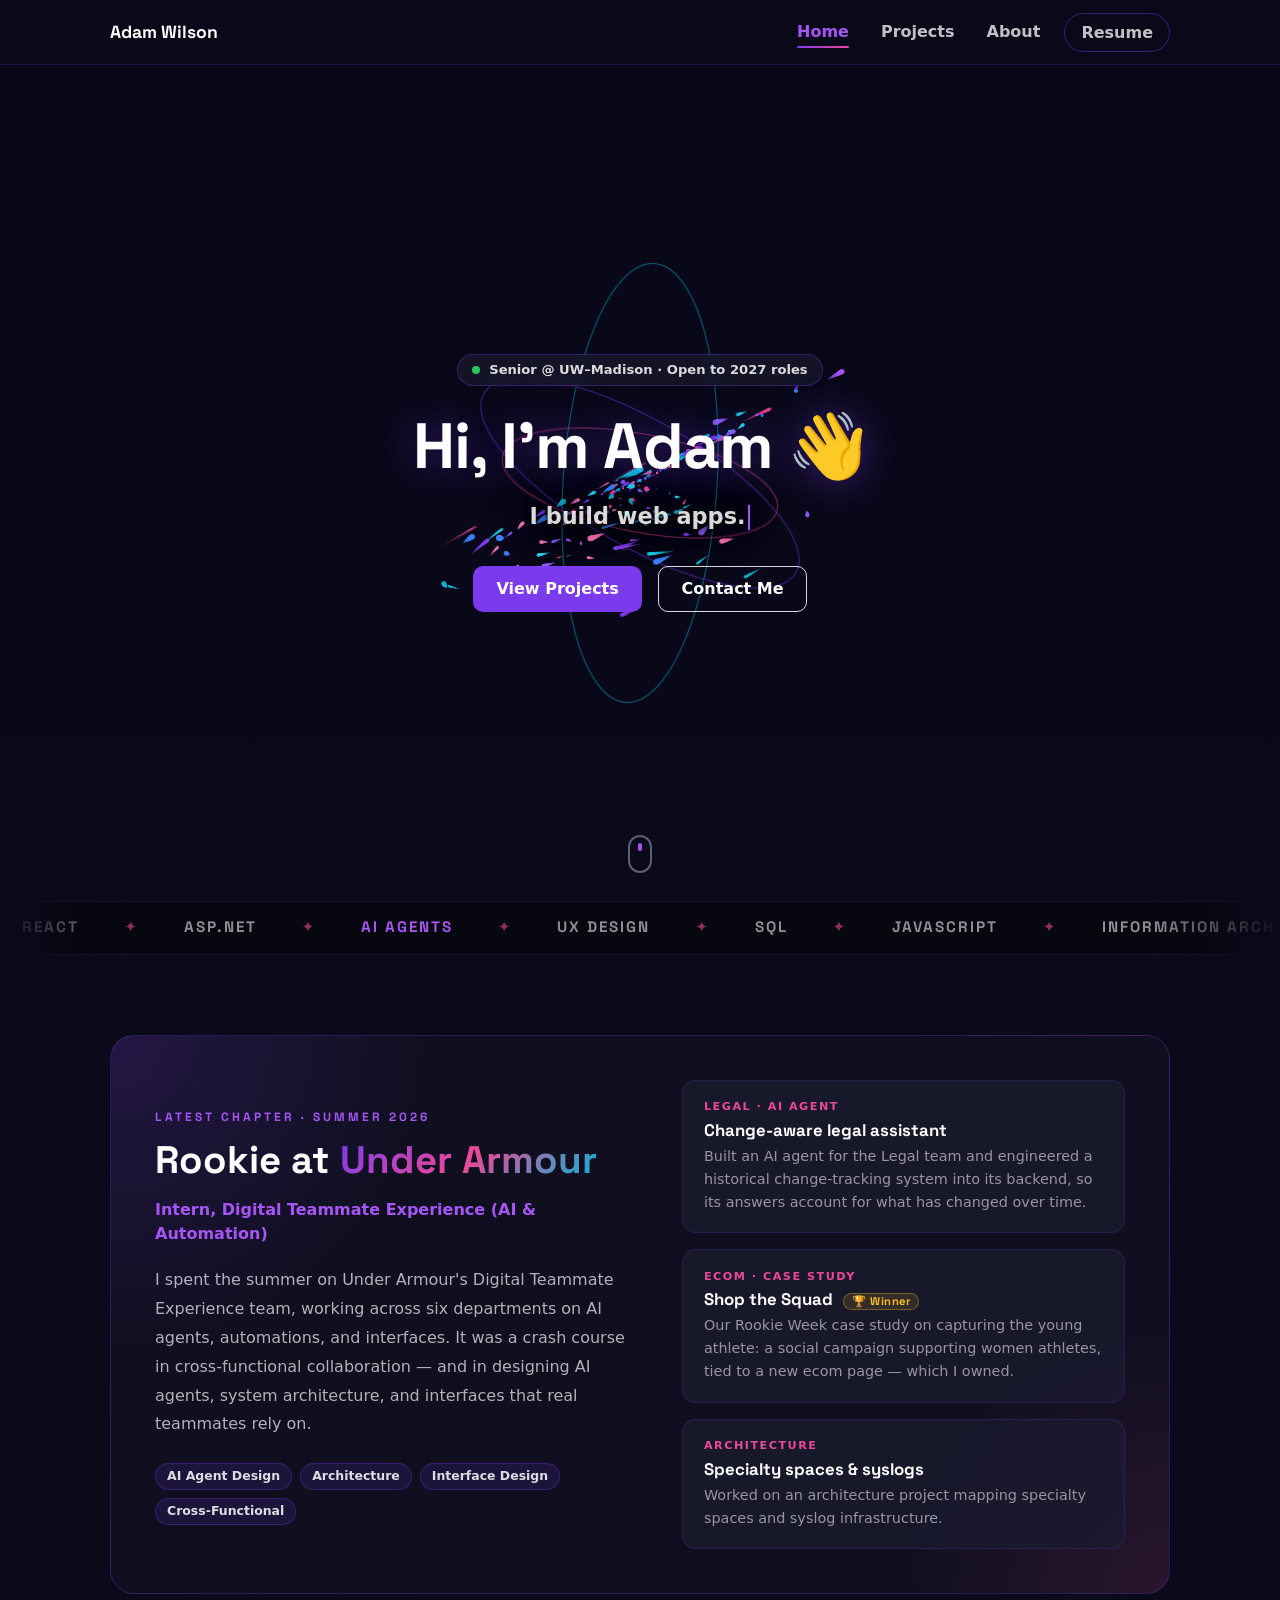
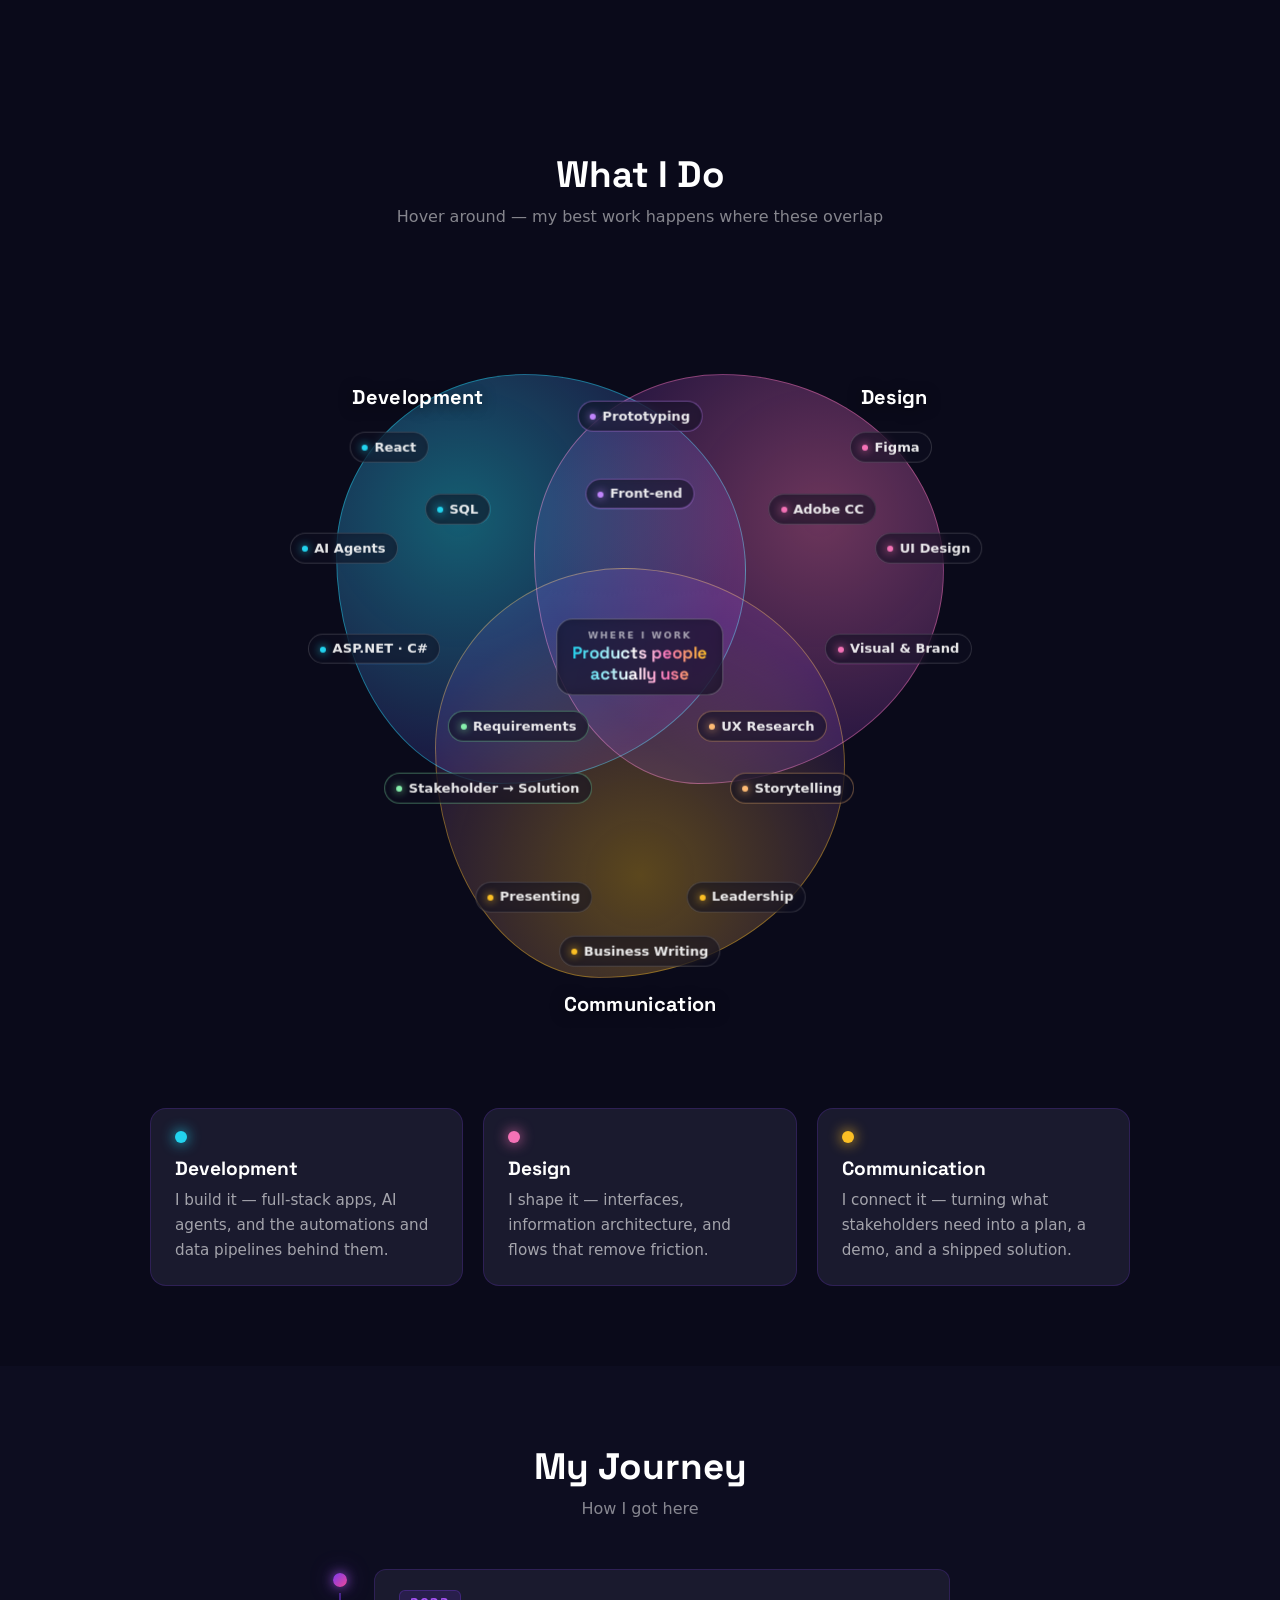
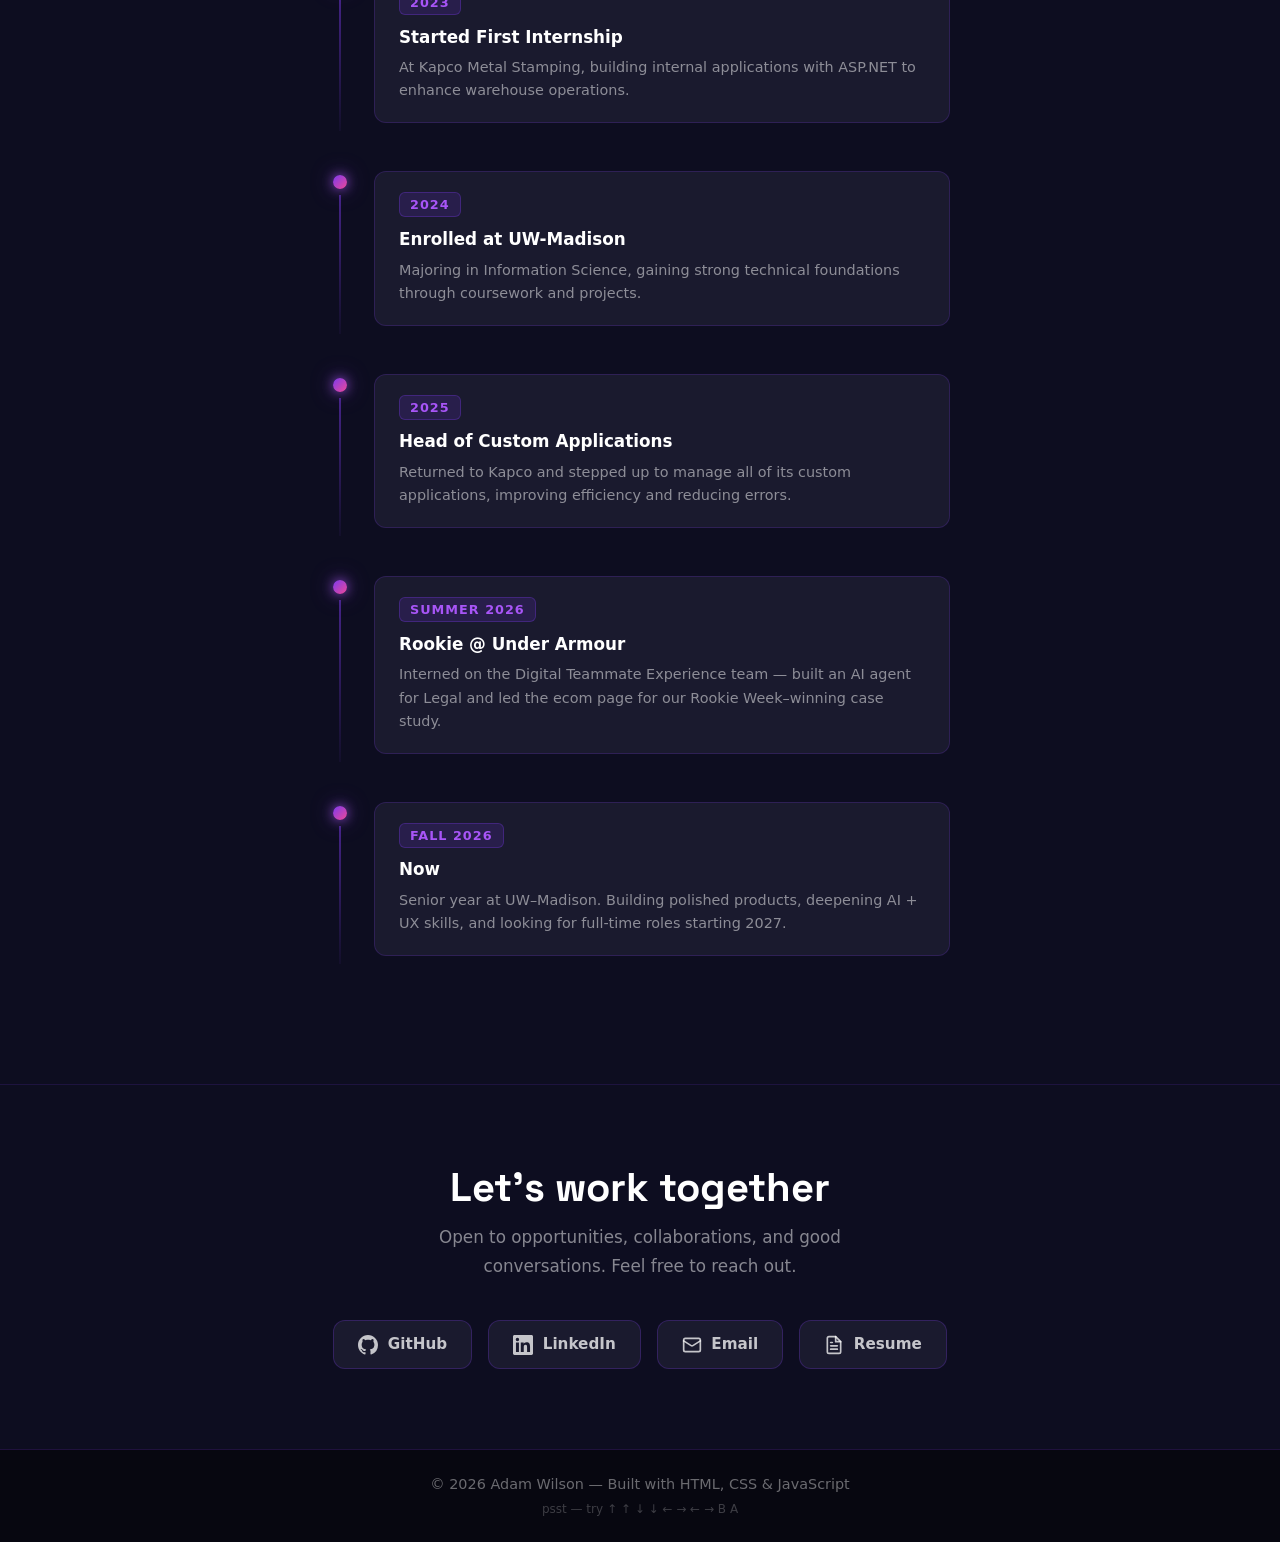
==== index.html @ 1ac46851 "Initial upload" ====
<!doctype html>
<html lang="en">
<head>
  <meta charset="UTF-8">
  <meta name="viewport" content="width=device-width, initial-scale=1.0">
  <title>Adam Wilson — Portfolio</title>
  <meta name="description" content="Adam Wilson — Information Science @ UW–Madison. Web apps, AI agents, and interface design.">
  <link rel="icon" type="image/svg+xml" href="assets/favicon.svg">
  <link rel="preconnect" href="https://fonts.googleapis.com">
  <link rel="preconnect" href="https://fonts.gstatic.com" crossorigin>
  <link href="https://fonts.googleapis.com/css2?family=Space+Grotesk:wght@500;600;700&display=swap" rel="stylesheet">
  <link rel="stylesheet" href="css/style.css">
</head><body>
  <div class="scroll-progress" aria-hidden="true"></div>
  <header class="site-nav">
    <nav class="container" aria-label="Main navigation">
      <button class="brand" type="button" title="Try clicking me..." aria-label="Adam Wilson">Adam Wilson</button>
      <button class="nav-toggle" type="button" aria-controls="nav-links" aria-expanded="false" aria-label="Toggle navigation menu">
        <span></span><span></span><span></span>
      </button>
      <ul class="nav-links" id="nav-links">
        <li><a href="index.html" class="active" aria-current="page">Home</a></li>
        <li><a href="projects.html">Projects</a></li>
        <li><a href="about.html">About</a></li>
        <li><a href="resume.html" class="nav-cta">Resume</a></li>
      </ul>
    </nav>
  </header>

  <main>
    <!-- Hero -->
    <section class="hero-section">
      <canvas class="hero-canvas" aria-hidden="true"></canvas>
      <div class="hero-content">
        <div class="status-chip"><span class="status-dot"></span>Senior @ UW–Madison · Open to 2027 roles</div>
        <h1>Hi, I'm Adam <span class="wave">👋</span></h1>
        <p class="typewriter" aria-live="polite"><span class="typewriter-text"></span><span class="caret" aria-hidden="true"></span></p>
        <div class="hero-actions">
          <a class="btn btn-primary" href="projects.html">View Projects</a>
          <a class="btn btn-outline" href="about.html">Contact Me</a>
        </div>
      </div>
      <a class="scroll-cue" href="#latest" aria-label="Scroll to content"></a>
    </section>

    <div class="marquee" aria-hidden="true">
      <div class="marquee-track"><span>React</span><span>ASP.NET</span><span class="hl">AI Agents</span><span>UX Design</span><span>SQL</span><span>JavaScript</span><span>Information Architecture</span><span>Product Management</span><span class="hl">Interaction Design</span><span>Ship It</span><span>React</span><span>ASP.NET</span><span class="hl">AI Agents</span><span>UX Design</span><span>SQL</span><span>JavaScript</span><span>Information Architecture</span><span>Product Management</span><span class="hl">Interaction Design</span><span>Ship It</span></div>
    </div>

    <!-- Latest: Under Armour -->
    <section class="section" id="latest">
      <div class="container">
        <div class="feature" data-reveal>
          <div>
            <span class="eyebrow">Latest chapter · Summer 2026</span>
            <h2>Rookie at <span class="grad-text">Under Armour</span></h2>
            <p class="role">Intern, Digital Teammate Experience (AI &amp; Automation)</p>
            <p class="lead">
              I spent the summer on Under Armour's Digital Teammate Experience team, working
              across six departments on AI agents, automations, and interfaces. It was a crash course in cross-functional
              collaboration — and in designing AI agents, system architecture, and interfaces
              that real teammates rely on.
            </p>
            <div class="chip-row">
              <span class="chip">AI Agent Design</span>
              <span class="chip">Architecture</span>
              <span class="chip">Interface Design</span>
              <span class="chip">Cross-Functional</span>
            </div>
          </div>
          <div class="feature-stack">
            <div class="mini-card" data-reveal data-delay="0.1">
              <div class="k">Legal · AI Agent</div>
              <h4>Change-aware legal assistant</h4>
              <p>Built an AI agent for the Legal team and engineered a historical change-tracking system into its backend, so its answers account for what has changed over time.</p>
            </div>
            <div class="mini-card" data-reveal data-delay="0.2">
              <div class="k">Ecom · Case Study</div>
              <h4>Shop the Squad <span class="trophy">🏆 Winner</span></h4>
              <p>Our Rookie Week case study on capturing the young athlete: a social campaign supporting women athletes, tied to a new ecom page — which I owned.</p>
            </div>
            <div class="mini-card" data-reveal data-delay="0.3">
              <div class="k">Architecture</div>
              <h4>Specialty spaces &amp; syslogs</h4>
              <p>Worked on an architecture project mapping specialty spaces and syslog infrastructure.</p>
            </div>
          </div>
        </div>
      </div>
    </section>

    <!-- What I Do -->
    <section class="section what-i-do">
      <div class="container">
        <div class="section-head">
          <h2>What I Do</h2>
          <p>Hover around — my best work happens where these overlap</p>
        </div>

        <div class="skills-venn" data-skills-venn>
          <div class="sv-field">
            <div class="blob blob-dev" data-set="dev"><span class="blob-label">Development</span></div>
            <div class="blob blob-design" data-set="design"><span class="blob-label">Design</span></div>
            <div class="blob blob-comm" data-set="comm"><span class="blob-label">Communication</span></div>
            <div class="sv-core" data-sets="dev design comm">
              <span class="sv-core-k">Where I work</span>
              <span class="sv-core-t">Products people<br>actually use</span>
            </div>
          <span class="sk-chip" data-sets="dev" style="--x:17%;--y:22%;--fd:0.00s;--rd:0.90s">React</span>
          <span class="sk-chip" data-sets="dev" style="--x:11%;--y:35%;--fd:0.37s;--rd:0.95s">AI Agents</span>
          <span class="sk-chip sk-opt" data-sets="dev" style="--x:15%;--y:48%;--fd:0.74s;--rd:1.00s">ASP.NET · C#</span>
          <span class="sk-chip sk-opt" data-sets="dev" style="--x:26%;--y:30%;--fd:1.11s;--rd:1.05s">SQL</span>
          <span class="sk-chip" data-sets="design" style="--x:83%;--y:22%;--fd:1.48s;--rd:1.10s">Figma</span>
          <span class="sk-chip" data-sets="design" style="--x:88%;--y:35%;--fd:1.85s;--rd:1.15s">UI Design</span>
          <span class="sk-chip sk-opt" data-sets="design" style="--x:84%;--y:48%;--fd:2.22s;--rd:1.20s">Visual & Brand</span>
          <span class="sk-chip sk-opt" data-sets="design" style="--x:74%;--y:30%;--fd:2.59s;--rd:1.25s">Adobe CC</span>
          <span class="sk-chip" data-sets="comm" style="--x:36%;--y:80%;--fd:0.36s;--rd:1.30s">Presenting</span>
          <span class="sk-chip" data-sets="comm" style="--x:64%;--y:80%;--fd:0.73s;--rd:1.35s">Leadership</span>
          <span class="sk-chip sk-opt" data-sets="comm" style="--x:50%;--y:87%;--fd:1.10s;--rd:1.40s">Business Writing</span>
          <span class="sk-chip" data-sets="dev design" style="--x:50%;--y:18%;--fd:1.47s;--rd:1.45s">Prototyping</span>
          <span class="sk-chip" data-sets="dev design" style="--x:50%;--y:28%;--fd:1.84s;--rd:1.50s">Front-end</span>
          <span class="sk-chip" data-sets="dev comm" style="--x:34%;--y:58%;--fd:2.21s;--rd:1.55s">Requirements</span>
          <span class="sk-chip sk-opt" data-sets="dev comm" style="--x:30%;--y:66%;--fd:2.58s;--rd:1.60s">Stakeholder → Solution</span>
          <span class="sk-chip" data-sets="design comm" style="--x:66%;--y:58%;--fd:0.35s;--rd:1.65s">UX Research</span>
          <span class="sk-chip sk-opt" data-sets="design comm" style="--x:70%;--y:66%;--fd:0.72s;--rd:1.70s">Storytelling</span>
          </div>
        </div>

        <div class="pillars">
          <div class="pillar" data-reveal data-set="dev">
            <span class="pillar-dot" style="--c:#22d3ee"></span>
            <h3>Development</h3>
            <p>I build it — full-stack apps, AI agents, and the automations and data pipelines behind them.</p>
          </div>
          <div class="pillar" data-reveal data-delay="0.12" data-set="design">
            <span class="pillar-dot" style="--c:#f472b6"></span>
            <h3>Design</h3>
            <p>I shape it — interfaces, information architecture, and flows that remove friction.</p>
          </div>
          <div class="pillar" data-reveal data-delay="0.24" data-set="comm">
            <span class="pillar-dot" style="--c:#fbbf24"></span>
            <h3>Communication</h3>
            <p>I connect it — turning what stakeholders need into a plan, a demo, and a shipped solution.</p>
          </div>
        </div>
      </div>
    </section>

    <!-- Timeline -->
    <section class="section section-alt">
      <div class="container">
        <div class="section-head">
          <h2>My Journey</h2>
          <p>How I got here</p>
        </div>
        <div class="timeline">
        <div class="timeline-item" data-reveal="left" data-delay="0.00">
          <div class="timeline-rail"><div class="timeline-dot"></div><div class="timeline-line"></div></div>
          <div class="timeline-card">
            <div class="year-badge">2023</div>
            <div class="t">Started First Internship</div>
            <div class="d">At Kapco Metal Stamping, building internal applications with ASP.NET to enhance warehouse operations.</div>
          </div>
        </div>
        <div class="timeline-item" data-reveal="left" data-delay="0.15">
          <div class="timeline-rail"><div class="timeline-dot"></div><div class="timeline-line"></div></div>
          <div class="timeline-card">
            <div class="year-badge">2024</div>
            <div class="t">Enrolled at UW-Madison</div>
            <div class="d">Majoring in Information Science, gaining strong technical foundations through coursework and projects.</div>
          </div>
        </div>
        <div class="timeline-item" data-reveal="left" data-delay="0.30">
          <div class="timeline-rail"><div class="timeline-dot"></div><div class="timeline-line"></div></div>
          <div class="timeline-card">
            <div class="year-badge">2025</div>
            <div class="t">Head of Custom Applications</div>
            <div class="d">Returned to Kapco and stepped up to manage all of its custom applications, improving efficiency and reducing errors.</div>
          </div>
        </div>
        <div class="timeline-item" data-reveal="left" data-delay="0.45">
          <div class="timeline-rail"><div class="timeline-dot"></div><div class="timeline-line"></div></div>
          <div class="timeline-card">
            <div class="year-badge">SUMMER 2026</div>
            <div class="t">Rookie @ Under Armour</div>
            <div class="d">Interned on the Digital Teammate Experience team — built an AI agent for Legal and led the ecom page for our Rookie Week–winning case study.</div>
          </div>
        </div>
        <div class="timeline-item current" data-reveal="left" data-delay="0.60">
          <div class="timeline-rail"><div class="timeline-dot"></div><div class="timeline-line"></div></div>
          <div class="timeline-card">
            <div class="year-badge">FALL 2026</div>
            <div class="t">Now</div>
            <div class="d">Senior year at UW–Madison. Building polished products, deepening AI + UX skills, and looking for full-time roles starting 2027.</div>
          </div>
        </div>
        </div>
      </div>
    </section>

    <!-- Contact strip -->
    <section class="contact-strip">
      <h2>Let's work together</h2>
      <p>Open to opportunities, collaborations, and good conversations. Feel free to reach out.</p>
      <div class="link-row">
        <a class="link-btn" href="https://github.com/adamwilson24" target="_blank" rel="noopener noreferrer"><svg width="20" height="20" viewBox="0 0 24 24" fill="currentColor" aria-hidden="true"><path d="M12 0C5.37 0 0 5.37 0 12c0 5.31 3.435 9.795 8.205 11.385.6.105.825-.255.825-.57 0-.285-.015-1.23-.015-2.235-3.015.555-3.795-.735-4.035-1.41-.135-.345-.72-1.41-1.23-1.695-.42-.225-1.02-.78-.015-.795.945-.015 1.62.87 1.845 1.23 1.08 1.815 2.805 1.305 3.495.99.105-.78.42-1.305.765-1.605-2.67-.3-5.46-1.335-5.46-5.925 0-1.305.465-2.385 1.23-3.225-.12-.3-.54-1.53.12-3.18 0 0 1.005-.315 3.3 1.23.96-.267 1.98-.4 3-.405 1.02.005 2.04.138 3 .405 2.28-1.56 3.285-1.23 3.285-1.23.66 1.65.24 2.88.12 3.18.765.84 1.23 1.905 1.23 3.225 0 4.605-2.805 5.625-5.475 5.925.435.375.81 1.095.81 2.22 0 1.605-.015 2.895-.015 3.3 0 .315.225.69.825.57A12.02 12.02 0 0 0 24 12c0-6.63-5.37-12-12-12z"/></svg>GitHub</a>
        <a class="link-btn" href="https://linkedin.com/in/adam-wilson24" target="_blank" rel="noopener noreferrer"><svg width="20" height="20" viewBox="0 0 24 24" fill="currentColor" aria-hidden="true"><path d="M20.447 20.452h-3.554v-5.569c0-1.328-.027-3.037-1.852-3.037-1.853 0-2.136 1.445-2.136 2.939v5.667H9.351V9h3.414v1.561h.046c.477-.9 1.637-1.85 3.37-1.85 3.601 0 4.267 2.37 4.267 5.455v6.286zM5.337 7.433a2.062 2.062 0 0 1-2.063-2.065 2.064 2.064 0 1 1 2.063 2.065zm1.782 13.019H3.555V9h3.564v11.452zM22.225 0H1.771C.792 0 0 .774 0 1.729v20.542C0 23.227.792 24 1.771 24h20.451C23.2 24 24 23.227 24 22.271V1.729C24 .774 23.2 0 22.222 0h.003z"/></svg>LinkedIn</a>
        <a class="link-btn" href="mailto:adamwilson2015@icloud.com"><svg width="20" height="20" viewBox="0 0 24 24" fill="none" stroke="currentColor" stroke-width="2" stroke-linecap="round" stroke-linejoin="round" aria-hidden="true"><rect x="2" y="4" width="20" height="16" rx="2"/><path d="m22 7-8.97 5.7a1.94 1.94 0 0 1-2.06 0L2 7"/></svg>Email</a>
        <a class="link-btn" href="resume.html"><svg width="20" height="20" viewBox="0 0 24 24" fill="none" stroke="currentColor" stroke-width="2" stroke-linecap="round" stroke-linejoin="round" aria-hidden="true"><path d="M14 2H6a2 2 0 0 0-2 2v16a2 2 0 0 0 2 2h12a2 2 0 0 0 2-2V8z"/><polyline points="14 2 14 8 20 8"/><line x1="16" y1="13" x2="8" y2="13"/><line x1="16" y1="17" x2="8" y2="17"/><line x1="10" y1="9" x2="8" y2="9"/></svg>Resume</a>
      </div>
    </section>
  </main>

  <footer class="site-footer">
    © <span data-year>2026</span> Adam Wilson — Built with HTML, CSS &amp; JavaScript
    <span class="hint">psst — try ↑ ↑ ↓ ↓ ← → ← → B A</span>
  </footer>
  <script src="js/hero.js"></script>
  <script src="js/main.js"></script>
</body>
</html>
---- css/style.css ----
/* =========================================================
   Adam Wilson — Portfolio
   Plain CSS. No build step. Colors live in :root below.
   ========================================================= */

:root {
  --bg: #0a0a1a;
  --bg-alt: #0d0d20;
  --bg-deep: #070710;
  --surface: #1a1a2e;
  --surface-2: #0f0f1f;
  --violet: #7c3aed;
  --purple: #a855f7;
  --pink: #ec4899;
  --cyan: #06b6d4;
  --text: #f0f0f0;
  --muted: rgba(255, 255, 255, 0.55);
  --faint: rgba(255, 255, 255, 0.4);
  --line: rgba(124, 58, 237, 0.2);
  --line-hot: rgba(168, 85, 247, 0.5);
  --grad: linear-gradient(135deg, #7c3aed, #ec4899);
  --grad-3: linear-gradient(135deg, #7c3aed, #ec4899, #06b6d4);
  --display: "Space Grotesk", "Segoe UI", system-ui, -apple-system, sans-serif;
  --body: "Segoe UI", system-ui, -apple-system, BlinkMacSystemFont, sans-serif;
  --nav-h: 64px;
}

*, *::before, *::after { box-sizing: border-box; }

html { scroll-behavior: smooth; }

body {
  margin: 0;
  min-height: 100vh;
  display: flex;
  flex-direction: column;
  font-family: var(--body);
  background: var(--bg);
  color: var(--text);
  line-height: 1.5;
  -webkit-font-smoothing: antialiased;
}

main { flex: 1; }

img { max-width: 100%; display: block; }
a { color: inherit; }

h1, h2, h3, h4, h5 { font-family: var(--display); font-weight: 700; margin: 0 0 0.5rem; line-height: 1.15; }

::selection { background: rgba(168, 85, 247, 0.45); color: #fff; }

.container { width: 100%; max-width: 1100px; margin: 0 auto; padding: 0 1.25rem; }

.grad-text {
  background: var(--grad-3);
  -webkit-background-clip: text;
  background-clip: text;
  color: transparent;
}

/* ---------- Scroll progress bar ---------- */
.scroll-progress {
  position: fixed;
  top: 0; left: 0;
  height: 3px;
  width: 100%;
  transform-origin: 0 50%;
  transform: scaleX(0);
  background: var(--grad-3);
  z-index: 10001;
  pointer-events: none;
}

/* ---------- Navbar ---------- */
.site-nav {
  position: sticky;
  top: 0;
  z-index: 1000;
  background: rgba(10, 10, 26, 0.95);
  backdrop-filter: blur(10px);
  -webkit-backdrop-filter: blur(10px);
  border-bottom: 1px solid var(--line);
}

.site-nav .container {
  height: var(--nav-h);
  display: flex;
  align-items: center;
  justify-content: space-between;
}

.brand {
  color: #fff;
  font-family: var(--display);
  font-weight: 700;
  font-size: 1.1rem;
  cursor: pointer;
  user-select: none;
  background: none;
  border: 0;
  padding: 0;
}

@keyframes glitchShake {
  0%   { transform: translate(0, 0) skew(0deg); }
  20%  { transform: translate(-2px, 1px) skew(1deg); }
  40%  { transform: translate(2px, -1px) skew(-1deg); }
  60%  { transform: translate(-1px, 2px) skew(0.5deg); }
  80%  { transform: translate(1px, -2px) skew(-0.5deg); }
  100% { transform: translate(0, 0) skew(0deg); }
}

.brand.glitch-text {
  display: inline-block;
  animation: glitchShake 0.1s infinite;
  color: var(--purple);
  text-shadow: 2px 0 var(--pink), -2px 0 var(--cyan);
  letter-spacing: 1px;
}

.nav-links {
  display: flex;
  gap: 0.5rem;
  list-style: none;
  margin: 0;
  padding: 0;
}

.nav-links a {
  position: relative;
  display: block;
  padding: 0.5rem 0.75rem;
  color: rgba(255, 255, 255, 0.75);
  font-weight: 700;
  text-decoration: none;
  transition: color 0.2s ease;
}

.nav-links a::after {
  content: "";
  position: absolute;
  left: 0.75rem; right: 0.75rem; bottom: 0.25rem;
  height: 2px;
  border-radius: 2px;
  background: var(--grad);
  transform: scaleX(0);
  transform-origin: left;
  transition: transform 0.25s ease;
}

.nav-links a:hover { color: #fff; }
.nav-links a:hover::after,
.nav-links a.active::after { transform: scaleX(1); }
.nav-links a.active { color: var(--purple); }

.nav-links a.nav-cta {
  margin-left: 0.25rem;
  border: 1px solid rgba(124, 58, 237, 0.45);
  border-radius: 999px;
  padding: 0.4rem 1rem;
  margin-top: 0.1rem;
}
.nav-links a.nav-cta::after { display: none; }
.nav-links a.nav-cta:hover,
.nav-links a.nav-cta.active {
  background: var(--grad);
  border-color: transparent;
  color: #fff;
}

.nav-toggle {
  display: none;
  background: none;
  border: 1px solid rgba(124, 58, 237, 0.4);
  border-radius: 8px;
  padding: 0.45rem 0.6rem;
  cursor: pointer;
}
.nav-toggle span {
  display: block;
  width: 22px; height: 2px;
  background: rgba(255, 255, 255, 0.8);
  margin: 4px 0;
  transition: transform 0.25s ease, opacity 0.25s ease;
}
.nav-toggle[aria-expanded="true"] span:nth-child(1) { transform: translateY(6px) rotate(45deg); }
.nav-toggle[aria-expanded="true"] span:nth-child(2) { opacity: 0; }
.nav-toggle[aria-expanded="true"] span:nth-child(3) { transform: translateY(-6px) rotate(-45deg); }

@media (max-width: 991px) {
  .nav-toggle { display: block; }
  .nav-links {
    position: absolute;
    top: var(--nav-h); left: 0; right: 0;
    flex-direction: column;
    gap: 0;
    padding: 0.5rem 1.25rem 1rem;
    background: rgba(10, 10, 26, 0.98);
    border-bottom: 1px solid var(--line);
    display: none;
  }
  .nav-links.open { display: flex; animation: fadeIn 0.2s ease; }
  .nav-links a::after { left: 0; right: auto; width: 40px; }
  .nav-links a.nav-cta { display: inline-block; margin: 0.5rem 0 0; }
}

/* ---------- Buttons ---------- */
.btn {
  display: inline-flex;
  align-items: center;
  gap: 0.5rem;
  padding: 0.65rem 1.4rem;
  border-radius: 10px;
  font-weight: 600;
  font-size: 1rem;
  text-decoration: none;
  cursor: pointer;
  border: 1px solid transparent;
  transition: transform 0.2s ease, box-shadow 0.2s ease, background 0.2s ease, color 0.2s ease, opacity 0.2s ease;
}
.btn:hover { transform: translateY(-2px); }
.btn-primary { background: var(--violet); color: #fff; }
.btn-primary:hover { box-shadow: 0 8px 24px rgba(124, 58, 237, 0.45); }
.btn-outline { border-color: rgba(255, 255, 255, 0.85); color: #fff; background: transparent; }
.btn-outline:hover { background: #fff; color: #0a0a1a; }
.btn-grad { background: linear-gradient(135deg, #7c3aed, #a855f7); color: #fff; font-weight: 700; }
.btn-grad:hover { opacity: 0.88; }
.btn-ghost { background: var(--surface); border-color: rgba(124, 58, 237, 0.3); color: rgba(255,255,255,0.8); }
.btn-ghost:hover { border-color: rgba(168, 85, 247, 0.6); color: #fff; box-shadow: 0 6px 20px rgba(124, 58, 237, 0.2); }

/* ---------- Section headings ---------- */
.section { padding: 80px 0; }
.section-alt { background: var(--bg-alt); }

.section-head { text-align: center; margin-bottom: 3rem; }
.section-head h2 { font-size: clamp(1.8rem, 4vw, 2.3rem); color: #fff; }
.section-head p { color: rgba(255, 255, 255, 0.5); margin: 0; }

.eyebrow {
  display: inline-block;
  font-family: var(--display);
  font-size: 0.75rem;
  font-weight: 700;
  letter-spacing: 3px;
  text-transform: uppercase;
  color: var(--purple);
  margin-bottom: 0.75rem;
}

/* ---------- Hero ---------- */
.hero-section {
  position: relative;
  min-height: calc(100vh - var(--nav-h));
  width: 100%;
  display: flex;
  align-items: center;
  justify-content: center;
  overflow: hidden;
  background: var(--bg);
  color: #fff;
}

.hero-section::after {
  content: "";
  position: absolute;
  bottom: 0; left: 0;
  width: 100%;
  height: 180px;
  background: linear-gradient(to bottom, transparent, var(--bg));
  z-index: 1;
  pointer-events: none;
}

.hero-canvas {
  position: absolute;
  inset: 0;
  width: 100%;
  height: 100%;
  z-index: 0;
}

.hero-content {
  position: relative;
  z-index: 2;
  text-align: center;
  padding: 2rem;
}

.status-chip {
  display: inline-flex;
  align-items: center;
  gap: 0.55rem;
  padding: 0.35rem 0.9rem;
  margin-bottom: 1.5rem;
  border-radius: 999px;
  background: rgba(26, 26, 46, 0.7);
  border: 1px solid rgba(124, 58, 237, 0.35);
  backdrop-filter: blur(6px);
  font-size: 0.82rem;
  font-weight: 600;
  color: rgba(255, 255, 255, 0.85);
  animation: riseIn 0.8s ease both;
}
.status-dot {
  width: 8px; height: 8px;
  border-radius: 50%;
  background: #22c55e;
  box-shadow: 0 0 0 0 rgba(34, 197, 94, 0.6);
  animation: pulse 2s infinite;
}

.hero-content h1 {
  font-size: clamp(2.5rem, 6vw, 4rem);
  font-weight: 800;
  letter-spacing: -1px;
  text-shadow: 0 0 40px rgba(124, 58, 237, 0.5);
  margin-bottom: 1rem;
  animation: riseIn 0.8s ease 0.1s both;
}

.wave { display: inline-block; transform-origin: 70% 70%; animation: wave 2.4s ease-in-out 1.2s 2; }

.typewriter {
  min-height: 2rem;
  font-weight: 700;
  font-size: 1.4rem;
  color: rgba(255, 255, 255, 0.85);
  margin: 0 0 2rem;
  text-shadow: 0 0 20px rgba(0,0,0,0.8), 0 0 40px rgba(0,0,0,0.6), 0 2px 4px rgba(0,0,0,0.9);
}

.caret {
  display: inline-block;
  width: 2px;
  height: 1.1em;
  background: var(--purple);
  margin-left: 3px;
  vertical-align: middle;
  animation: blink 0.8s step-end infinite;
}

.hero-actions {
  display: flex;
  justify-content: center;
  gap: 1rem;
  flex-wrap: wrap;
  animation: riseIn 0.8s ease 0.25s both;
}

.scroll-cue {
  position: absolute;
  bottom: 28px; left: 50%;
  transform: translateX(-50%);
  z-index: 2;
  width: 24px; height: 38px;
  border: 2px solid rgba(255, 255, 255, 0.35);
  border-radius: 14px;
  display: flex;
  justify-content: center;
  padding-top: 6px;
}
.scroll-cue::before {
  content: "";
  width: 4px; height: 8px;
  border-radius: 2px;
  background: var(--purple);
  animation: scrollCue 1.6s ease-in-out infinite;
}

/* ---------- Marquee ---------- */
.marquee {
  overflow: hidden;
  border-top: 1px solid var(--line);
  border-bottom: 1px solid var(--line);
  background: var(--bg-deep);
  padding: 0.9rem 0;
  -webkit-mask-image: linear-gradient(90deg, transparent, #000 10%, #000 90%, transparent);
  mask-image: linear-gradient(90deg, transparent, #000 10%, #000 90%, transparent);
}
.marquee-track {
  display: flex;
  width: max-content;
  animation: marquee 38s linear infinite;
}
.marquee:hover .marquee-track { animation-play-state: paused; }
.marquee-track span {
  font-family: var(--display);
  font-weight: 700;
  font-size: 0.95rem;
  letter-spacing: 2px;
  text-transform: uppercase;
  color: rgba(255, 255, 255, 0.55);
  padding: 0 1.4rem;
  white-space: nowrap;
}
.marquee-track span.hl { color: var(--purple); }
.marquee-track span::after { content: "✦"; margin-left: 2.8rem; color: rgba(236, 72, 153, 0.6); }

/* ---------- Cards (shared spotlight hover) ---------- */
.spotlight {
  position: relative;
  isolation: isolate;
}
.spotlight::before {
  content: "";
  position: absolute;
  inset: 0;
  border-radius: inherit;
  background: radial-gradient(380px circle at var(--mx, 50%) var(--my, 50%), rgba(168, 85, 247, 0.14), transparent 45%);
  opacity: 0;
  transition: opacity 0.3s ease;
  z-index: -1;
  pointer-events: none;
}
.spotlight:hover::before { opacity: 1; }

/* ---------- Skill cards ---------- */
.grid-3 {
  display: grid;
  grid-template-columns: repeat(3, 1fr);
  gap: 1.5rem;
}
@media (max-width: 767px) { .grid-3 { grid-template-columns: 1fr; } }

.skills-card {
  background: var(--surface);
  border: 1px solid var(--line);
  border-radius: 1rem;
  padding: 1.75rem;
  height: 100%;
  transition: transform 0.25s ease, box-shadow 0.25s ease, border-color 0.25s ease;
}
.skills-card:hover {
  transform: translateY(-6px);
  box-shadow: 0 12px 30px rgba(124, 58, 237, 0.2);
  border-color: var(--line-hot);
}
.skills-card .icon { font-size: 2.5rem; margin-bottom: 1rem; }
.skills-card h3 { color: #fff; font-size: 1.4rem; }
.skills-card p { color: rgba(255, 255, 255, 0.6); margin: 0.75rem 0 0; }

/* ---------- Reveal-on-scroll ---------- */
.reveal-up, .reveal-left {
  opacity: 0;
  transition: opacity 0.6s ease, transform 0.6s ease;
  transition-delay: var(--delay, 0s);
}
.reveal-up { transform: translateY(40px); }
.reveal-left { transform: translateX(-30px); }
.reveal-up.is-visible, .reveal-left.is-visible { opacity: 1; transform: none; }

/* ---------- Spotlight: Under Armour ---------- */
.feature {
  display: grid;
  grid-template-columns: 1.1fr 1fr;
  gap: 2.5rem;
  align-items: center;
  background:
    radial-gradient(600px circle at 0% 0%, rgba(124, 58, 237, 0.18), transparent 55%),
    radial-gradient(500px circle at 100% 100%, rgba(236, 72, 153, 0.12), transparent 55%),
    var(--surface-2);
  border: 1px solid rgba(124, 58, 237, 0.28);
  border-radius: 24px;
  padding: 2.75rem;
  overflow: hidden;
}
@media (max-width: 860px) { .feature { grid-template-columns: 1fr; padding: 1.75rem; } }

.feature h2 { font-size: clamp(1.7rem, 3.6vw, 2.4rem); color: #fff; }
.feature .role { color: var(--purple); font-weight: 600; margin-bottom: 1.25rem; }
.feature p.lead { color: rgba(255, 255, 255, 0.68); line-height: 1.8; margin: 0 0 1.5rem; }

.chip-row { display: flex; flex-wrap: wrap; gap: 0.5rem; }
.chip {
  background: rgba(124, 58, 237, 0.14);
  border: 1px solid rgba(124, 58, 237, 0.3);
  color: rgba(255, 255, 255, 0.85);
  font-size: 0.78rem;
  font-weight: 600;
  padding: 3px 11px;
  border-radius: 999px;
}

.feature-stack { display: grid; gap: 1rem; }

.mini-card {
  background: rgba(26, 26, 46, 0.85);
  border: 1px solid var(--line);
  border-radius: 14px;
  padding: 1.15rem 1.3rem;
  transition: border-color 0.3s ease, transform 0.3s ease, box-shadow 0.3s ease;
}
.mini-card:hover { border-color: var(--line-hot); transform: translateX(6px); box-shadow: 0 8px 24px rgba(124, 58, 237, 0.15); }
.mini-card .k {
  font-size: 0.7rem;
  font-weight: 700;
  letter-spacing: 1.5px;
  text-transform: uppercase;
  color: var(--pink);
  margin-bottom: 0.3rem;
}
.mini-card h4 { color: #fff; font-size: 1.05rem; margin-bottom: 0.3rem; }
.mini-card p { color: var(--muted); font-size: 0.9rem; margin: 0; line-height: 1.6; }

.trophy {
  display: inline-flex;
  align-items: center;
  gap: 0.35rem;
  margin-left: 0.4rem;
  font-size: 0.7rem;
  font-weight: 700;
  color: #fbbf24;
  background: rgba(251, 191, 36, 0.12);
  border: 1px solid rgba(251, 191, 36, 0.35);
  border-radius: 999px;
  padding: 1px 8px;
  vertical-align: middle;
  letter-spacing: 0.5px;
}

/* ---------- Timeline ---------- */
.timeline { max-width: 620px; margin: 0 auto; }

.timeline-item {
  display: flex;
  gap: 1.5rem;
  align-items: flex-start;
  margin-bottom: 2.5rem;
}

.timeline-rail {
  display: flex;
  flex-direction: column;
  align-items: center;
  min-width: 20px;
  align-self: stretch;
}

.timeline-dot {
  width: 14px; height: 14px;
  border-radius: 50%;
  background: var(--grad);
  flex-shrink: 0;
  margin-top: 4px;
  transition: box-shadow 0.6s ease;
  transition-delay: calc(var(--delay, 0s) + 0.3s);
}
.timeline-item.is-visible .timeline-dot {
  box-shadow: 0 0 12px rgba(168, 85, 247, 0.8), 0 0 24px rgba(168, 85, 247, 0.4);
}
.timeline-item.current .timeline-dot { animation: pulseViolet 2.2s infinite 1s; }

.timeline-line {
  width: 2px;
  flex: 1;
  min-height: 60px;
  background: linear-gradient(to bottom, rgba(124, 58, 237, 0.5), rgba(124, 58, 237, 0.05));
  margin-top: 6px;
}

.timeline-card {
  flex: 1;
  background: var(--surface);
  border: 1px solid var(--line);
  border-radius: 12px;
  padding: 1.25rem 1.5rem;
  margin-bottom: 0.5rem;
  transition: border-color 0.3s ease, box-shadow 0.3s ease;
}
.timeline-card:hover { border-color: var(--line-hot); box-shadow: 0 8px 24px rgba(124, 58, 237, 0.15); }

.year-badge {
  display: inline-block;
  background: rgba(124, 58, 237, 0.15);
  border: 1px solid rgba(124, 58, 237, 0.3);
  border-radius: 6px;
  padding: 2px 10px;
  color: var(--purple);
  font-weight: 700;
  font-size: 0.8rem;
  letter-spacing: 1px;
  margin-bottom: 0.6rem;
}
.timeline-card .t { color: #fff; font-weight: 700; font-size: 1.05rem; margin-bottom: 0.4rem; }
.timeline-card .d { color: rgba(255, 255, 255, 0.5); font-size: 0.9rem; line-height: 1.6; }

/* ---------- Contact strip ---------- */
.contact-strip {
  background: var(--bg-alt);
  border-top: 1px solid rgba(124, 58, 237, 0.15);
  padding: 80px 1.25rem;
  text-align: center;
}
.contact-strip h2 { color: #fff; font-weight: 800; font-size: clamp(1.8rem, 4vw, 2.5rem); margin-bottom: 0.75rem; }
.contact-strip p { color: rgba(255, 255, 255, 0.5); font-size: 1.05rem; max-width: 420px; margin: 0 auto 2.5rem; line-height: 1.7; }

.link-row { display: flex; justify-content: center; gap: 1rem; flex-wrap: wrap; }

.link-btn {
  display: flex;
  align-items: center;
  gap: 0.6rem;
  background: var(--surface);
  border: 1px solid rgba(124, 58, 237, 0.25);
  border-radius: 12px;
  padding: 0.75rem 1.5rem;
  color: rgba(255, 255, 255, 0.75);
  text-decoration: none;
  font-weight: 600;
  font-size: 0.95rem;
  transition: border-color 0.2s ease, color 0.2s ease, box-shadow 0.2s ease, transform 0.2s ease;
}
.link-btn:hover {
  border-color: rgba(168, 85, 247, 0.6);
  color: #fff;
  box-shadow: 0 6px 20px rgba(124, 58, 237, 0.2);
  transform: translateY(-3px);
}
.link-btn svg { flex-shrink: 0; }

/* ---------- Footer ---------- */
.site-footer {
  background: var(--bg-deep);
  border-top: 1px solid var(--line);
  color: rgba(255, 255, 255, 0.4);
  text-align: center;
  padding: 1.5rem 1.25rem;
  font-size: 0.9rem;
}
.site-footer .hint { display: block; margin-top: 0.3rem; font-size: 0.75rem; color: rgba(255, 255, 255, 0.22); }

/* ---------- Page header (inner pages) ---------- */
.page { background: var(--bg); padding: 80px 0 100px; }
.page-title { text-align: center; margin-bottom: 3rem; }
.page-title h1 { font-size: clamp(2rem, 5vw, 2.8rem); color: #fff; }
.page-title p { color: rgba(255, 255, 255, 0.5); margin: 0; }

/* ---------- Project cards ---------- */
.project-card {
  background: var(--surface);
  border: 1px solid var(--line);
  border-radius: 16px;
  overflow: hidden;
  cursor: pointer;
  text-align: left;
  color: inherit;
  font: inherit;
  padding: 0;
  width: 100%;
  box-shadow: 0 4px 16px rgba(0, 0, 0, 0.3);
  transition: transform 0.3s ease, box-shadow 0.3s ease, border-color 0.3s ease;
}
.project-card:hover,
.project-card:focus-visible {
  transform: translateY(-8px);
  border-color: var(--line-hot);
  box-shadow: 0 20px 40px rgba(124, 58, 237, 0.25);
  outline: none;
}

.project-banner {
  height: 160px;
  background-size: cover;
  background-position: center;
  position: relative;
  overflow: hidden;
  transition: background-size 0.5s ease;
}
.project-banner .zoom {
  position: absolute; inset: 0;
  background: inherit;
  background-size: cover;
  background-position: center;
  transition: transform 0.6s ease;
}
.project-card:hover .project-banner .zoom { transform: scale(1.06); }

.project-overlay {
  position: absolute;
  inset: 0;
  background: rgba(0, 0, 0, 0.25);
  display: flex;
  align-items: center;
  justify-content: center;
  opacity: 0;
  transition: opacity 0.3s ease;
}
.project-card:hover .project-overlay,
.project-card:focus-visible .project-overlay { opacity: 1; }
.project-overlay span {
  background: rgba(124, 58, 237, 0.85);
  color: #fff;
  font-weight: 700;
  font-size: 0.85rem;
  padding: 0.5rem 1.25rem;
  border-radius: 999px;
  letter-spacing: 0.5px;
}

.project-tags {
  position: absolute;
  bottom: 0.75rem; left: 0.75rem;
  display: flex;
  gap: 0.4rem;
  flex-wrap: wrap;
}
.project-tags span {
  background: rgba(0, 0, 0, 0.5);
  backdrop-filter: blur(4px);
  color: rgba(255, 255, 255, 0.9);
  font-size: 0.7rem;
  font-weight: 600;
  padding: 2px 8px;
  border-radius: 999px;
  border: 1px solid rgba(255, 255, 255, 0.15);
}

.project-body { padding: 1.25rem; }
.project-body h3 { color: #fff; font-size: 1.05rem; margin: 0 0 0.3rem; }
.project-body .tagline { color: var(--purple); font-size: 0.8rem; font-weight: 600; margin: 0 0 0.6rem; letter-spacing: 0.5px; }
.project-body .short {
  color: rgba(255, 255, 255, 0.5);
  font-size: 0.875rem;
  margin: 0;
  line-height: 1.6;
  display: -webkit-box;
  -webkit-line-clamp: 2;
  -webkit-box-orient: vertical;
  overflow: hidden;
}

/* ---------- Modal ---------- */
.modal-backdrop {
  position: fixed;
  inset: 0;
  background: rgba(0, 0, 0, 0.85);
  backdrop-filter: blur(6px);
  z-index: 9999;
  display: flex;
  align-items: center;
  justify-content: center;
  padding: 1.5rem;
  animation: fadeIn 0.25s ease;
}
.modal-backdrop[hidden] { display: none; }

.modal-panel {
  background: var(--surface-2);
  border: 1px solid rgba(124, 58, 237, 0.25);
  border-radius: 20px;
  width: 100%;
  max-width: 900px;
  max-height: 90vh;
  overflow-y: auto;
  animation: slideUp 0.3s ease;
  scrollbar-width: thin;
  scrollbar-color: rgba(124, 58, 237, 0.3) transparent;
}

.modal-hero {
  height: 260px;
  background-size: cover;
  background-position: center;
  border-radius: 20px 20px 0 0;
  position: relative;
  display: flex;
  align-items: flex-end;
  padding: 1.5rem 2rem;
}
.modal-hero::before {
  content: "";
  position: absolute;
  inset: 0;
  background: linear-gradient(to top, rgba(15,15,31,0.92) 0%, rgba(15,15,31,0.4) 60%, transparent 100%);
  border-radius: 20px 20px 0 0;
}
.modal-hero-inner { position: relative; z-index: 1; }
.modal-tags { display: flex; gap: 0.5rem; flex-wrap: wrap; margin-bottom: 0.6rem; }
.modal-tags span {
  background: rgba(255, 255, 255, 0.12);
  backdrop-filter: blur(4px);
  border: 1px solid rgba(255, 255, 255, 0.2);
  color: #fff;
  font-size: 0.75rem;
  font-weight: 600;
  padding: 2px 10px;
  border-radius: 999px;
}
.modal-hero h2 { color: #fff; font-weight: 800; margin: 0; font-size: 1.8rem; text-shadow: 0 2px 8px rgba(0,0,0,0.6); }
.modal-hero p { color: rgba(255, 255, 255, 0.75); margin: 0; font-size: 0.95rem; }

.modal-close {
  position: absolute;
  top: 1rem; right: 1rem;
  background: rgba(0, 0, 0, 0.5);
  border: 1px solid rgba(255, 255, 255, 0.2);
  color: #fff;
  border-radius: 50%;
  width: 36px; height: 36px;
  font-size: 1.2rem;
  cursor: pointer;
  display: flex;
  align-items: center;
  justify-content: center;
  z-index: 2;
  transition: transform 0.2s ease, background 0.2s ease;
}
.modal-close:hover { transform: rotate(90deg); background: rgba(124, 58, 237, 0.7); }

.modal-body { padding: 2rem; }

.detail-pills { display: flex; gap: 1rem; flex-wrap: wrap; margin: 0 0 1.75rem; padding: 0; }
.detail-pills div {
  background: var(--surface);
  border: 1px solid var(--line);
  border-radius: 10px;
  padding: 0.5rem 1rem;
}
.detail-pills dt { color: var(--faint); font-size: 0.7rem; font-weight: 600; letter-spacing: 1px; text-transform: uppercase; }
.detail-pills dd { color: #fff; font-weight: 600; font-size: 0.9rem; margin: 0; }

.modal-body .btn-grad { margin-bottom: 1.75rem; font-size: 0.9rem; padding: 0.6rem 1.4rem; }
.modal-desc p { color: rgba(255, 255, 255, 0.7); line-height: 1.8; margin: 0 0 1rem; }
.modal-desc { margin-bottom: 2rem; }

.modal-body h3 { color: #fff; margin-bottom: 1rem; font-size: 1.1rem; }

.preview-grid { display: grid; gap: 1rem; grid-template-columns: repeat(2, 1fr); }
.preview-grid.single { grid-template-columns: 1fr; }
@media (max-width: 600px) { .preview-grid { grid-template-columns: 1fr; } }

.preview-grid figure { position: relative; border-radius: 12px; overflow: hidden; margin: 0; }
.preview-grid img { width: 100%; height: 220px; object-fit: cover; transition: transform 0.5s ease; }
.preview-grid figure:hover img { transform: scale(1.04); }
.preview-grid figcaption {
  position: absolute;
  bottom: 0; left: 0; right: 0;
  padding: 0.6rem 0.9rem;
  background: linear-gradient(to top, rgba(0,0,0,0.7), transparent);
  color: rgba(255, 255, 255, 0.9);
  font-size: 0.8rem;
  font-weight: 600;
}

body.modal-open { overflow: hidden; }

/* ---------- About ---------- */
.about-grid {
  display: grid;
  grid-template-columns: 1fr 2fr;
  gap: 3rem;
  max-width: 900px;
  margin: 0 auto;
  align-items: start;
}
@media (max-width: 767px) { .about-grid { grid-template-columns: 1fr; } }

.about-side { text-align: center; }

.avatar-wrap { position: relative; display: inline-block; margin-bottom: 1.5rem; }
.avatar-ring {
  position: absolute;
  inset: -4px;
  border-radius: 50%;
  background: conic-gradient(from 0deg, #7c3aed, #ec4899, #06b6d4, #7c3aed);
  animation: spin 8s linear infinite;
}
.avatar {
  width: 180px; height: 180px;
  border-radius: 50%;
  object-fit: cover;
  position: relative;
  z-index: 1;
  border: 3px solid var(--bg);
}

.about-side h1 { color: #fff; font-weight: 800; margin-bottom: 0.25rem; font-size: 1.5rem; }
.about-side .sub { color: var(--purple); font-weight: 600; font-size: 0.9rem; margin: 0 0 1.5rem; }

.side-links { display: flex; flex-direction: column; gap: 0.75rem; }
.side-links a {
  display: flex;
  align-items: center;
  justify-content: center;
  gap: 0.6rem;
  background: var(--surface);
  border: 1px solid var(--line);
  border-radius: 10px;
  padding: 0.6rem 1rem;
  color: rgba(255, 255, 255, 0.7);
  text-decoration: none;
  font-weight: 600;
  font-size: 0.9rem;
  transition: border-color 0.2s ease, color 0.2s ease, box-shadow 0.2s ease;
}
.side-links a:hover { border-color: rgba(168, 85, 247, 0.6); color: #fff; box-shadow: 0 4px 16px rgba(124, 58, 237, 0.2); }

.about-main h2 { color: #fff; margin-bottom: 1rem; font-size: 1.8rem; }
.about-main p.bio { color: rgba(255, 255, 255, 0.65); line-height: 1.9; margin: 0 0 1rem; }
.about-main section + section { margin-top: 2.5rem; }

.edu-card, .exp-card {
  background: var(--surface);
  border: 1px solid var(--line);
  border-radius: 14px;
  padding: 1.5rem;
  display: flex;
  gap: 1.25rem;
  align-items: flex-start;
  transition: border-color 0.3s ease, box-shadow 0.3s ease;
}
.edu-card:hover, .exp-card:hover { border-color: var(--line-hot); box-shadow: 0 8px 24px rgba(124, 58, 237, 0.15); }
.exp-list { display: grid; gap: 1rem; }

.logo-tile {
  width: 52px; height: 52px;
  border-radius: 12px;
  display: flex;
  align-items: center;
  justify-content: center;
  flex-shrink: 0;
  font-weight: 800;
  color: #fff;
  font-size: 1.05rem;
  letter-spacing: -1px;
}
.logo-uw { background: linear-gradient(135deg, #c5050c, #9b0000); }
.logo-ua { background: linear-gradient(135deg, #1d1d1f, #3a3a3c); border: 1px solid rgba(255,255,255,0.15); }
.logo-kp { background: linear-gradient(135deg, #2563eb, #1e3a8a); }

.edu-card .n, .exp-card .n { color: #fff; font-weight: 700; font-size: 1rem; margin: 0 0 0.2rem; }
.edu-card .r, .exp-card .r { color: var(--purple); font-weight: 600; font-size: 0.85rem; margin: 0 0 0.5rem; }
.edu-card .y, .exp-card .y { color: var(--faint); font-size: 0.8rem; margin: 0; }

/* ---------- Resume ---------- */
.resume-layout {
  display: grid;
  grid-template-columns: 280px 1fr;
  gap: 2rem;
  align-items: start;
}
@media (max-width: 900px) { .resume-layout { grid-template-columns: 1fr; } }

.resume-side { position: sticky; top: calc(var(--nav-h) + 1.5rem); display: grid; gap: 1rem; }
@media (max-width: 900px) { .resume-side { position: static; } }

.resume-actions { display: grid; gap: 0.75rem; }
.resume-actions .btn { justify-content: center; }

.side-card {
  background: var(--surface);
  border: 1px solid var(--line);
  border-radius: 14px;
  padding: 1.25rem;
}
.side-card h4 {
  font-size: 0.72rem;
  letter-spacing: 2px;
  text-transform: uppercase;
  color: var(--pink);
  margin-bottom: 0.75rem;
}
.side-card ul { list-style: none; margin: 0; padding: 0; display: grid; gap: 0.6rem; }
.side-card li { color: rgba(255, 255, 255, 0.72); font-size: 0.9rem; line-height: 1.5; padding-left: 1.1rem; position: relative; }
.side-card li::before {
  content: "";
  position: absolute;
  left: 0; top: 0.5em;
  width: 6px; height: 6px;
  border-radius: 50%;
  background: var(--grad);
}

.resume-frame {
  position: relative;
  border-radius: 18px;
  padding: 2px;
  background: var(--grad-3);
  background-size: 200% 200%;
  animation: gradientShift 8s ease infinite;
  box-shadow: 0 30px 60px rgba(124, 58, 237, 0.2);
}
.resume-frame-inner {
  background: var(--surface-2);
  border-radius: 16px;
  overflow: hidden;
}
.resume-toolbar {
  display: flex;
  align-items: center;
  gap: 0.5rem;
  padding: 0.7rem 1rem;
  border-bottom: 1px solid var(--line);
  font-size: 0.8rem;
  color: var(--faint);
}
.resume-toolbar i { width: 10px; height: 10px; border-radius: 50%; display: inline-block; }
.resume-toolbar i:nth-child(1) { background: #ff5f57; }
.resume-toolbar i:nth-child(2) { background: #febc2e; }
.resume-toolbar i:nth-child(3) { background: #28c840; }
.resume-toolbar span { margin-left: 0.5rem; font-family: ui-monospace, SFMono-Regular, Menlo, monospace; }

.resume-embed {
  width: 100%;
  height: 1100px;
  max-height: 85vh;
  border: 0;
  display: block;
  background: #fff;
}
.resume-fallback {
  min-height: 100%;
  background: var(--surface-2);
  display: flex;
  flex-direction: column;
  align-items: center;
  justify-content: center;
  gap: 1rem;
  padding: 3rem 1.5rem;
  text-align: center;
  color: var(--muted);
}

/* ---------- 404-ish / misc ---------- */
.konami-burst {
  position: fixed;
  pointer-events: none;
  z-index: 10002;
  font-size: 1.4rem;
  animation: burst 1.2s ease-out forwards;
}

/* ---------- Keyframes ---------- */
@keyframes blink { 0%, 100% { opacity: 1; } 50% { opacity: 0; } }
@keyframes fadeIn { from { opacity: 0; } to { opacity: 1; } }
@keyframes slideUp { from { opacity: 0; transform: translateY(30px); } to { opacity: 1; transform: translateY(0); } }
@keyframes riseIn { from { opacity: 0; transform: translateY(18px); } to { opacity: 1; transform: none; } }
@keyframes pulse {
  0% { box-shadow: 0 0 0 0 rgba(34, 197, 94, 0.6); }
  70% { box-shadow: 0 0 0 10px rgba(34, 197, 94, 0); }
  100% { box-shadow: 0 0 0 0 rgba(34, 197, 94, 0); }
}
@keyframes pulseViolet {
  0% { box-shadow: 0 0 12px rgba(168,85,247,0.8), 0 0 0 0 rgba(168,85,247,0.6); }
  70% { box-shadow: 0 0 12px rgba(168,85,247,0.8), 0 0 0 12px rgba(168,85,247,0); }
  100% { box-shadow: 0 0 12px rgba(168,85,247,0.8), 0 0 0 0 rgba(168,85,247,0); }
}
@keyframes wave {
  0%, 60%, 100% { transform: rotate(0deg); }
  10%, 30% { transform: rotate(14deg); }
  20% { transform: rotate(-8deg); }
  40% { transform: rotate(-4deg); }
  50% { transform: rotate(10deg); }
}
@keyframes marquee { from { transform: translateX(0); } to { transform: translateX(-50%); } }
@keyframes scrollCue { 0% { transform: translateY(0); opacity: 1; } 70% { transform: translateY(12px); opacity: 0; } 100% { opacity: 0; } }
@keyframes spin { to { transform: rotate(360deg); } }
@keyframes gradientShift { 0%, 100% { background-position: 0% 50%; } 50% { background-position: 100% 50%; } }
@keyframes burst {
  from { opacity: 1; transform: translate(0, 0) scale(1); }
  to { opacity: 0; transform: translate(var(--dx), var(--dy)) scale(0.4) rotate(220deg); }
}

@media (prefers-reduced-motion: reduce) {
  *, *::before, *::after { animation-duration: 0.001ms !important; animation-iteration-count: 1 !important; transition-duration: 0.001ms !important; scroll-behavior: auto !important; }
  .reveal-up, .reveal-left { opacity: 1; transform: none; }
}

/* ---------- Modal video hero ---------- */
.modal-video {
  position: relative;
  aspect-ratio: 16 / 9;
  background: #000;
  border-radius: 20px 20px 0 0;
  overflow: hidden;
}
.modal-video iframe { position: absolute; inset: 0; width: 100%; height: 100%; border: 0; }
.video-poster {
  position: absolute;
  inset: 0;
  width: 100%;
  border: 0;
  padding: 0;
  cursor: pointer;
  background-size: cover, cover;
  background-position: center, center;
  display: flex;
  align-items: center;
  justify-content: center;
}
.video-poster::before {
  content: "";
  position: absolute;
  inset: 0;
  background: radial-gradient(circle at center, rgba(10,10,26,0.15), rgba(10,10,26,0.65));
  transition: background 0.3s ease;
}
.video-poster:hover::before { background: radial-gradient(circle at center, rgba(124,58,237,0.2), rgba(10,10,26,0.55)); }
.play-btn {
  position: relative;
  width: 78px; height: 78px;
  border-radius: 50%;
  background: var(--grad);
  color: #fff;
  display: flex; align-items: center; justify-content: center;
  padding-left: 4px;
  box-shadow: 0 0 0 0 rgba(168, 85, 247, 0.6), 0 12px 30px rgba(0,0,0,0.5);
  animation: playPulse 2.2s infinite;
  transition: transform 0.25s ease;
}
.video-poster:hover .play-btn { transform: scale(1.1); }
.video-note {
  position: absolute;
  bottom: 1rem; left: 50%;
  transform: translateX(-50%);
  background: rgba(10,10,26,0.75);
  border: 1px solid rgba(255,255,255,0.2);
  backdrop-filter: blur(4px);
  color: #fff;
  font-size: 0.8rem;
  font-weight: 700;
  padding: 0.35rem 0.9rem;
  border-radius: 999px;
  white-space: nowrap;
}
@keyframes playPulse {
  0% { box-shadow: 0 0 0 0 rgba(168,85,247,0.6), 0 12px 30px rgba(0,0,0,0.5); }
  70% { box-shadow: 0 0 0 18px rgba(168,85,247,0), 0 12px 30px rgba(0,0,0,0.5); }
  100% { box-shadow: 0 0 0 0 rgba(168,85,247,0), 0 12px 30px rgba(0,0,0,0.5); }
}
.modal-titlebar { padding: 1.5rem 2rem 0; }
.modal-titlebar .modal-tags span { background: rgba(124,58,237,0.15); border-color: rgba(124,58,237,0.3); }
.modal-titlebar h2 { color: #fff; font-weight: 800; font-size: 1.8rem; margin: 0; }
.modal-titlebar p { color: rgba(255,255,255,0.65); margin: 0; }

.preview-grid figure.wide img { height: auto; object-fit: contain; background: #0f0f1f; }
.preview-grid figure.wide:hover img { transform: none; }
.preview-grid figure.wide figcaption { position: static; background: none; padding: 0.6rem 0 0; color: var(--faint); }


/* =========================================================
   What I Do — floating skills Venn
   ========================================================= */
.skills-venn {
  max-width: 760px;
  margin: 0 auto 3.5rem;
  perspective: 900px;
}
.sv-field {
  position: relative;
  width: 100%;
  aspect-ratio: 1 / 1.02;
  transition: transform 0.6s cubic-bezier(.2,.8,.2,1);
  --px: 0px; --py: 0px;
}

.blob {
  position: absolute;
  width: 54%;
  aspect-ratio: 1;
  margin: -27% 0 0 -27%;
  mix-blend-mode: screen;
  opacity: 0;
  transform: scale(0.55);
  transition: opacity 0.9s ease, transform 1.2s cubic-bezier(.2,.8,.2,1), filter 0.3s ease;
  cursor: default;
}
.blob::before {
  content: "";
  position: absolute;
  inset: 0;
  border-radius: 46% 54% 60% 40% / 44% 48% 52% 56%;
  background: var(--fill);
  border: 1px solid var(--edge);
  animation: morph 14s ease-in-out infinite alternate, drift 18s ease-in-out infinite;
  animation-delay: var(--md, 0s);
}
.blob-dev    { left: 37%; top: 39%; --fill: radial-gradient(circle at 30% 35%, rgba(34,211,238,0.42), rgba(124,58,237,0.16) 72%); --edge: rgba(34,211,238,0.45); --md: 0s; }
.blob-design { left: 63%; top: 39%; --fill: radial-gradient(circle at 70% 35%, rgba(244,114,182,0.42), rgba(124,58,237,0.16) 72%); --edge: rgba(244,114,182,0.45); --md: -5s; }
.blob-comm   { left: 50%; top: 64%; --fill: radial-gradient(circle at 50% 75%, rgba(251,191,36,0.34), rgba(124,58,237,0.14) 72%); --edge: rgba(251,191,36,0.4); --md: -9s; }

.skills-venn.is-visible .blob { opacity: 1; transform: scale(1); }
.skills-venn.is-visible .blob-design { transition-delay: 0.12s; }
.skills-venn.is-visible .blob-comm { transition-delay: 0.24s; }

.blob-label {
  position: absolute;
  font-family: var(--display);
  font-weight: 700;
  font-size: clamp(0.82rem, 2.2vw, 1.25rem);
  color: #fff;
  letter-spacing: 0.3px;
  white-space: nowrap;
  text-shadow: 0 2px 14px rgba(0,0,0,0.6);
}
.blob-dev .blob-label    { left: 4%;  top: 2%; }
.blob-design .blob-label { right: 4%; top: 2%; }
.blob-comm .blob-label   { left: 50%; bottom: -10%; transform: translateX(-50%); }

@keyframes morph {
  0%   { border-radius: 46% 54% 60% 40% / 44% 48% 52% 56%; transform: rotate(0deg); }
  50%  { border-radius: 58% 42% 44% 56% / 56% 40% 60% 44%; transform: rotate(8deg); }
  100% { border-radius: 40% 60% 52% 48% / 50% 58% 42% 50%; transform: rotate(-6deg); }
}
@keyframes drift {
  0%, 100% { translate: 0 0; }
  33% { translate: 1.2% -1%; }
  66% { translate: -1% 1.2%; }
}

.sv-core {
  position: absolute;
  left: 50%; top: 49%;
  transform: translate(-50%, -50%) scale(0.5);
  opacity: 0;
  z-index: 3;
  display: flex;
  flex-direction: column;
  align-items: center;
  text-align: center;
  padding: 0.6rem 0.95rem;
  border-radius: 16px;
  background: rgba(10, 10, 26, 0.72);
  border: 1px solid rgba(255,255,255,0.28);
  backdrop-filter: blur(6px);
  transition: transform 0.7s cubic-bezier(.2,1.4,.4,1) 1s, opacity 0.4s ease 1s, box-shadow 0.3s ease;
}
.skills-venn.is-visible .sv-core { transform: translate(-50%, -50%) scale(1); opacity: 1; animation: coreGlow 3.2s ease-in-out 2s infinite; }
.sv-core-k { font-size: 0.58rem; font-weight: 700; letter-spacing: 2px; text-transform: uppercase; color: rgba(255,255,255,0.6); }
.sv-core-t {
  font-family: var(--display);
  font-weight: 700;
  font-size: clamp(0.78rem, 1.9vw, 1.05rem);
  line-height: 1.25;
  background: linear-gradient(90deg, #22d3ee, #fff 45%, #f472b6 70%, #fbbf24);
  -webkit-background-clip: text; background-clip: text; color: transparent;
}
@keyframes coreGlow {
  0%, 100% { box-shadow: 0 0 22px rgba(168, 85, 247, 0.35); }
  50% { box-shadow: 0 0 44px rgba(168, 85, 247, 0.7), 0 0 90px rgba(236, 72, 153, 0.22); }
}

.sk-chip {
  position: absolute;
  left: var(--x); top: var(--y);
  z-index: 2;
  translate: -50% -50%;
  padding: 0.28rem 0.7rem;
  border-radius: 999px;
  background: rgba(15, 15, 31, 0.72);
  border: 1px solid rgba(255,255,255,0.16);
  backdrop-filter: blur(4px);
  color: rgba(255,255,255,0.9);
  font-size: clamp(0.62rem, 1.6vw, 0.82rem);
  font-weight: 600;
  white-space: nowrap;
  cursor: default;
  opacity: 0;
  transform: translateY(14px) scale(0.85);
  transition: opacity 0.5s ease var(--rd), transform 0.6s cubic-bezier(.2,1.3,.4,1) var(--rd),
              border-color 0.25s ease, background 0.25s ease, box-shadow 0.25s ease;
}
.sk-chip[data-sets~="dev"]    { --cc: #22d3ee; }
.sk-chip[data-sets~="design"] { --cc: #f472b6; }
.sk-chip[data-sets~="comm"]   { --cc: #fbbf24; }
.sk-chip[data-sets="dev design"] { --cc: #c084fc; border-color: rgba(192,132,252,0.45); }
.sk-chip[data-sets="dev comm"]   { --cc: #86efac; border-color: rgba(134,239,172,0.4); }
.sk-chip[data-sets="design comm"]{ --cc: #fdba74; border-color: rgba(253,186,116,0.4); }
.sk-chip::before {
  content: "";
  display: inline-block;
  width: 6px; height: 6px;
  border-radius: 50%;
  background: var(--cc);
  margin-right: 0.4rem;
  vertical-align: middle;
  box-shadow: 0 0 8px var(--cc);
}
.skills-venn.is-visible .sk-chip {
  opacity: 1;
  transform: none;
  animation: floaty 5.5s ease-in-out infinite;
  animation-delay: calc(var(--fd) + 2.4s);
}
@keyframes floaty {
  0%, 100% { transform: translateY(0); }
  50% { transform: translateY(-7px); }
}

/* hover focus */
.skills-venn.focusing .blob { filter: saturate(0.4) brightness(0.55); }
.skills-venn.focusing .blob.on { filter: saturate(1.25) brightness(1.2); }
.skills-venn.focusing .sk-chip { opacity: 0.22; }
.skills-venn.focusing .sk-chip.on {
  opacity: 1;
  border-color: var(--cc);
  background: rgba(26, 26, 46, 0.92);
  box-shadow: 0 0 18px color-mix(in srgb, var(--cc) 45%, transparent);
  z-index: 4;
}
.skills-venn.focusing .sv-core { opacity: 0.35; }
.skills-venn.focusing .sv-core.on { opacity: 1; }

@media (max-width: 600px) {
  .sk-opt { display: none; }
  .sk-chip { padding: 0.22rem 0.5rem; }
  .sk-chip::before { width: 5px; height: 5px; margin-right: 0.3rem; }
  .sv-core { padding: 0.45rem 0.6rem; }
}

/* three pillars under the diagram */
.pillars {
  display: grid;
  grid-template-columns: repeat(3, 1fr);
  gap: 1.25rem;
  max-width: 980px;
  margin: 0 auto;
}
@media (max-width: 767px) { .pillars { grid-template-columns: 1fr; } }
.pillar {
  background: var(--surface);
  border: 1px solid var(--line);
  border-radius: 16px;
  padding: 1.4rem 1.5rem;
  transition: border-color 0.3s ease, transform 0.3s ease, box-shadow 0.3s ease;
}
.pillar:hover { transform: translateY(-4px); border-color: var(--line-hot); box-shadow: 0 12px 28px rgba(124,58,237,0.18); }
.pillar-dot { display: block; width: 12px; height: 12px; border-radius: 50%; background: var(--c); box-shadow: 0 0 14px var(--c); margin-bottom: 0.9rem; }
.pillar h3 { color: #fff; font-size: 1.2rem; }
.pillar p { color: rgba(255,255,255,0.6); margin: 0; line-height: 1.65; font-size: 0.95rem; }

/* =========================================================
   About page
   ========================================================= */
.container.narrow { max-width: 860px; }

.about-hero {
  position: relative;
  overflow: hidden;
  padding: 90px 0 80px;
}
.about-hero-bg {
  position: absolute;
  inset: -20%;
  background:
    radial-gradient(500px circle at 20% 30%, rgba(124,58,237,0.22), transparent 60%),
    radial-gradient(420px circle at 80% 60%, rgba(236,72,153,0.16), transparent 60%),
    radial-gradient(380px circle at 55% 90%, rgba(6,182,212,0.12), transparent 60%);
  animation: bgFloat 18s ease-in-out infinite alternate;
  pointer-events: none;
}
@keyframes bgFloat { from { transform: translate(0,0) rotate(0deg); } to { transform: translate(3%, -2%) rotate(4deg); } }

.about-hero-grid {
  position: relative;
  display: grid;
  grid-template-columns: 1.25fr 1fr;
  gap: 3.5rem;
  align-items: center;
}
@media (max-width: 900px) { .about-hero-grid { grid-template-columns: 1fr; gap: 3rem; } .portrait-wrap { order: -1; } }

.about-intro h1 { font-size: clamp(2.1rem, 5vw, 3.3rem); color: #fff; letter-spacing: -1px; margin-bottom: 1.25rem; }
.about-lead { color: rgba(255,255,255,0.7); font-size: 1.08rem; line-height: 1.85; margin: 0 0 1.5rem; max-width: 560px; }

.fact-row { display: flex; flex-wrap: wrap; gap: 0.6rem; margin-bottom: 1.75rem; }
.fact {
  display: inline-flex; align-items: center; gap: 0.45rem;
  background: rgba(26,26,46,0.8);
  border: 1px solid var(--line);
  border-radius: 999px;
  padding: 0.35rem 0.85rem;
  font-size: 0.85rem; font-weight: 600;
  color: rgba(255,255,255,0.82);
}

.about-cta { display: flex; flex-wrap: wrap; gap: 0.75rem; align-items: center; }
.icon-btn {
  width: 46px; height: 46px;
  display: inline-flex; align-items: center; justify-content: center;
  border-radius: 12px;
  background: var(--surface);
  border: 1px solid rgba(124,58,237,0.3);
  color: rgba(255,255,255,0.8);
  transition: transform 0.2s ease, border-color 0.2s ease, color 0.2s ease, box-shadow 0.2s ease;
}
.icon-btn:hover { transform: translateY(-3px); border-color: rgba(168,85,247,0.6); color: #fff; box-shadow: 0 6px 20px rgba(124,58,237,0.25); }

/* Portrait card */
.portrait-wrap { display: flex; justify-content: center; perspective: 1000px; }
.portrait {
  position: relative;
  width: min(340px, 78vw);
  transform-style: preserve-3d;
  transition: transform 0.25s ease-out;
  animation: portraitFloat 7s ease-in-out infinite;
}
.portrait.tilting { animation: none; }
@keyframes portraitFloat { 0%, 100% { translate: 0 0; } 50% { translate: 0 -10px; } }

.portrait-glow {
  position: absolute;
  inset: 8% -6% -6% 8%;
  border-radius: 30px;
  background: var(--grad-3);
  filter: blur(36px);
  opacity: 0.55;
  transform: translateZ(-40px);
}
.portrait-frame {
  position: relative;
  border-radius: 28px;
  padding: 3px;
  background: var(--grad-3);
  background-size: 200% 200%;
  animation: gradientShift 8s ease infinite;
  overflow: hidden;
}
.portrait-frame img {
  width: 100%;
  aspect-ratio: 4 / 5;
  object-fit: cover;
  object-position: center 22%;
  border-radius: 25px;
  display: block;
}
.portrait-shine {
  position: absolute;
  inset: 3px;
  border-radius: 25px;
  background: radial-gradient(400px circle at var(--sx, 30%) var(--sy, 10%), rgba(255,255,255,0.22), transparent 45%);
  mix-blend-mode: soft-light;
  pointer-events: none;
}
.portrait-caption {
  position: absolute;
  left: 14px; right: 14px; bottom: 14px;
  display: flex; flex-direction: column;
  padding: 0.7rem 1rem;
  border-radius: 16px;
  background: rgba(10,10,26,0.62);
  border: 1px solid rgba(255,255,255,0.18);
  backdrop-filter: blur(8px);
}
.portrait-caption span { font-family: var(--display); font-weight: 700; color: #fff; font-size: 1.05rem; }
.portrait-caption small { color: rgba(255,255,255,0.65); font-size: 0.78rem; font-weight: 600; }

.sticker {
  position: absolute;
  padding: 0.4rem 0.8rem;
  border-radius: 999px;
  background: rgba(15,15,31,0.9);
  border: 1px solid rgba(255,255,255,0.2);
  backdrop-filter: blur(6px);
  color: #fff;
  font-size: 0.8rem;
  font-weight: 700;
  white-space: nowrap;
  box-shadow: 0 10px 24px rgba(0,0,0,0.4);
  transform: translateZ(50px);
  animation: floaty 5s ease-in-out infinite;
}
.sticker.s1 { top: 12%; left: -14%; border-color: rgba(192,132,252,0.5); }
.sticker.s2 { top: 42%; right: -16%; border-color: rgba(34,211,238,0.5); animation-delay: -1.6s; }
.sticker.s3 { bottom: 24%; left: -12%; border-color: rgba(251,191,36,0.5); animation-delay: -3.2s; }
@media (max-width: 480px) {
  .sticker.s1 { left: -4%; } .sticker.s2 { right: -4%; } .sticker.s3 { left: -4%; }
}

/* Stats band */
.stats-band {
  background: var(--bg-deep);
  border-top: 1px solid var(--line);
  border-bottom: 1px solid var(--line);
  padding: 2.75rem 0;
}
.stats-grid { display: grid; grid-template-columns: repeat(4, 1fr); gap: 1.5rem; text-align: center; }
@media (max-width: 767px) { .stats-grid { grid-template-columns: repeat(2, 1fr); } }
.stat-n {
  display: block;
  font-family: var(--display);
  font-weight: 700;
  font-size: clamp(2.2rem, 5vw, 3rem);
  line-height: 1.1;
  background: var(--grad-3);
  -webkit-background-clip: text; background-clip: text; color: transparent;
}
.stat-l { display: block; color: var(--muted); font-size: 0.88rem; margin-top: 0.35rem; line-height: 1.4; }

/* Story */
.story-grid { display: grid; grid-template-columns: 1fr 1.6fr; gap: 3rem; align-items: start; }
@media (max-width: 860px) { .story-grid { grid-template-columns: 1fr; gap: 1.5rem; } }
.story-side { position: sticky; top: calc(var(--nav-h) + 2rem); }
@media (max-width: 860px) { .story-side { position: static; } }
.story-side h2 { color: #fff; font-size: clamp(1.8rem, 4vw, 2.5rem); }
.story-body { position: relative; padding-left: 1.75rem; border-left: 2px solid rgba(124,58,237,0.25); }
.story-step { position: relative; margin-bottom: 2.25rem; }
.story-step:last-child { margin-bottom: 0; }
.story-step::before {
  content: "";
  position: absolute;
  left: calc(-1.75rem - 7px); top: 0.35rem;
  width: 12px; height: 12px;
  border-radius: 50%;
  background: var(--grad);
  box-shadow: 0 0 0 4px var(--bg), 0 0 14px rgba(168,85,247,0.7);
}
.story-k { display: block; font-size: 0.72rem; font-weight: 700; letter-spacing: 2px; text-transform: uppercase; color: var(--pink); margin-bottom: 0.4rem; }
.story-step p { color: rgba(255,255,255,0.7); line-height: 1.85; margin: 0; font-size: 1.02rem; }

/* Experience accordion */
.xp-list { display: grid; gap: 1rem; }
.xp {
  background: var(--surface);
  border: 1px solid var(--line);
  border-radius: 16px;
  overflow: hidden;
  transition: border-color 0.3s ease, box-shadow 0.3s ease;
}
.xp:hover, .xp[open] { border-color: var(--line-hot); box-shadow: 0 10px 28px rgba(124,58,237,0.16); }
.xp summary {
  display: flex;
  align-items: center;
  gap: 1rem;
  padding: 1.1rem 1.3rem;
  cursor: pointer;
  list-style: none;
}
.xp summary::-webkit-details-marker { display: none; }
.xp-head { flex: 1; display: flex; flex-direction: column; min-width: 0; }
.xp-org { color: #fff; font-weight: 700; font-size: 1.02rem; }
.xp-role { color: var(--purple); font-weight: 600; font-size: 0.85rem; }
.xp-when { text-align: right; color: rgba(255,255,255,0.7); font-size: 0.85rem; font-weight: 600; display: flex; flex-direction: column; white-space: nowrap; }
.xp-when small { color: var(--faint); font-weight: 500; font-size: 0.75rem; }
.xp-toggle {
  width: 28px; height: 28px; flex-shrink: 0;
  border-radius: 50%;
  border: 1px solid rgba(124,58,237,0.4);
  position: relative;
  transition: transform 0.3s ease, background 0.3s ease;
}
.xp-toggle::before, .xp-toggle::after {
  content: ""; position: absolute; left: 50%; top: 50%;
  width: 10px; height: 2px; margin: -1px 0 0 -5px;
  background: #fff; border-radius: 2px;
}
.xp-toggle::after { transform: rotate(90deg); transition: transform 0.3s ease; }
.xp[open] .xp-toggle { background: var(--grad); border-color: transparent; transform: rotate(180deg); }
.xp[open] .xp-toggle::after { transform: rotate(0deg); }
.xp-body {
  margin: 0;
  padding: 0 1.3rem 1.3rem calc(1.3rem + 52px + 1rem);
  list-style: none;
  display: grid;
  gap: 0.6rem;
  animation: slideUp 0.35s ease;
}
.xp-body li { position: relative; color: rgba(255,255,255,0.68); line-height: 1.65; font-size: 0.93rem; padding-left: 1rem; }
.xp-body li::before { content: ""; position: absolute; left: 0; top: 0.6em; width: 6px; height: 6px; border-radius: 50%; background: var(--grad); }
@media (max-width: 600px) {
  .xp summary { flex-wrap: wrap; }
  .xp-when { order: 3; width: 100%; text-align: left; flex-direction: row; gap: 0.5rem; padding-left: calc(52px + 1rem); }
  .xp-body { padding-left: 1.3rem; }
}
.logo-biz { background: linear-gradient(135deg, #15803d, #166534); font-size: 1.4rem; }

/* Education */
.edu-big {
  background:
    radial-gradient(400px circle at 0% 0%, rgba(197,5,12,0.14), transparent 60%),
    var(--surface);
  border: 1px solid var(--line);
  border-radius: 18px;
  padding: 1.6rem;
}
.edu-top { display: flex; gap: 1.25rem; align-items: flex-start; margin-bottom: 1.25rem; }
.edu-top .n { color: #fff; font-weight: 700; font-size: 1.1rem; margin: 0 0 0.2rem; }
.edu-top .r { color: var(--purple); font-weight: 600; font-size: 0.9rem; margin: 0 0 0.4rem; }
.edu-top .y { color: var(--faint); font-size: 0.85rem; margin: 0; }
.skills-venn .sk-chip:hover { animation-play-state: paused; }
@media (max-width: 600px) {
  .skills-venn { margin: 1.5rem -1rem 2.5rem; }
  .blob-dev .blob-label, .blob-design .blob-label { top: -12%; }
  .sv-core { top: 45%; padding: 0.35rem 0.55rem; }
  .sv-core-k { display: none; }
  .sv-core-t { font-size: 0.66rem; }
  .sk-chip { font-size: 0.6rem; }
}
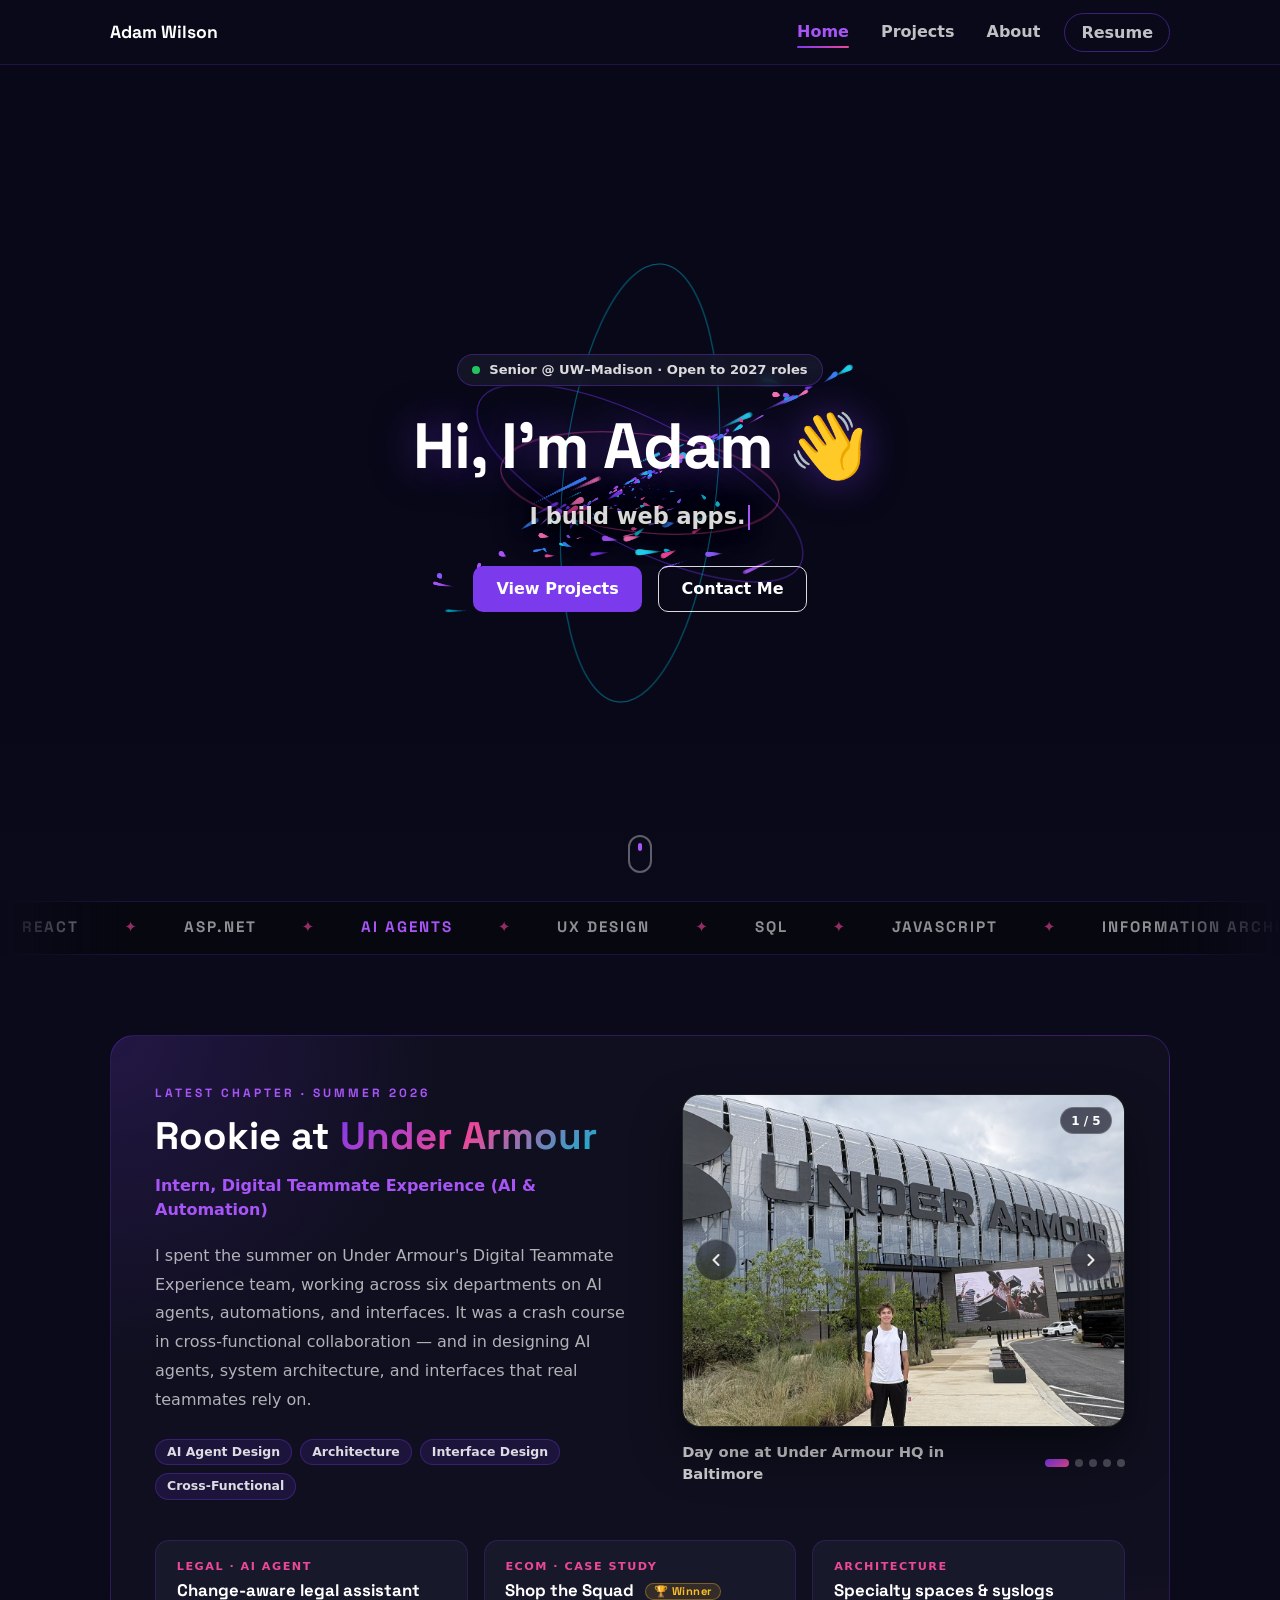
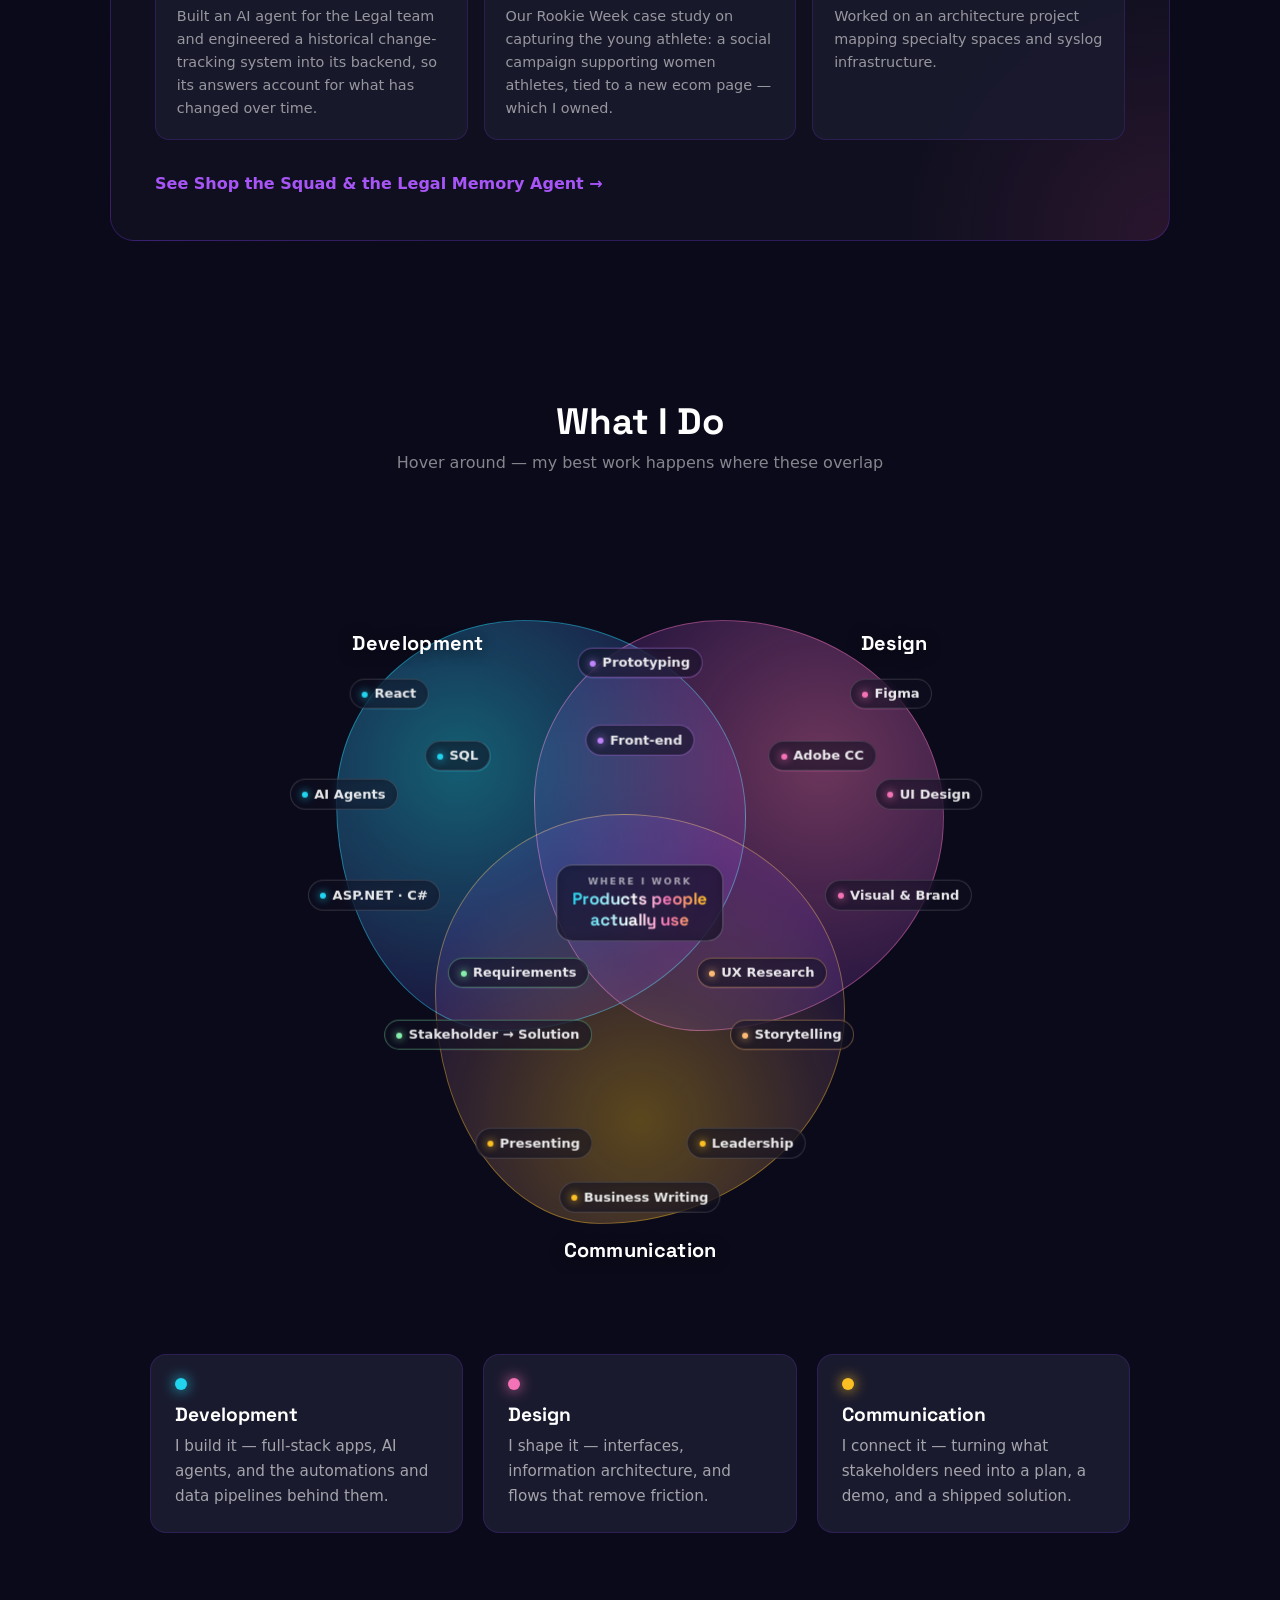
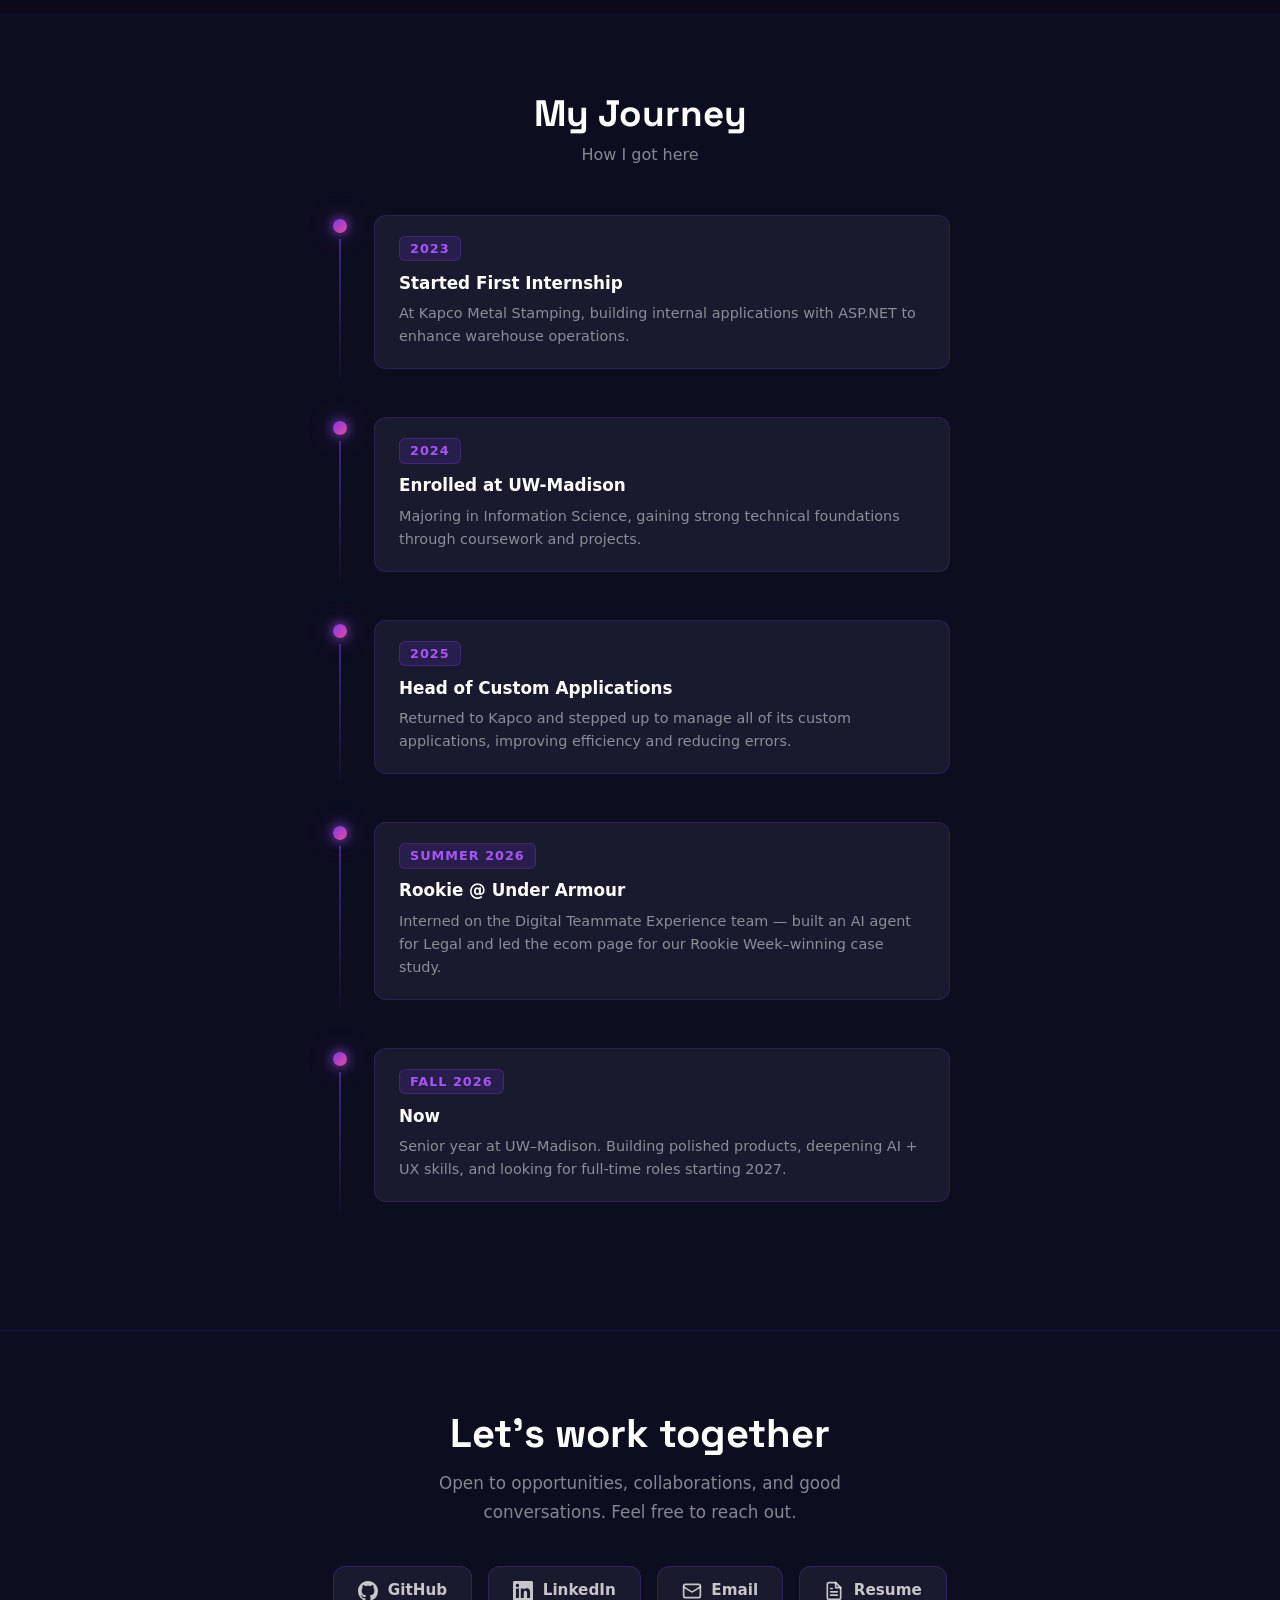
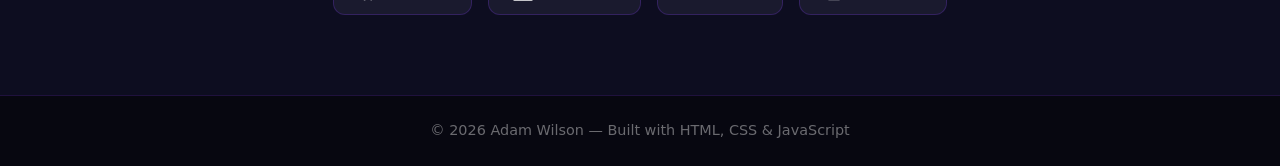
==== commit 85ff9d26: "Update 2" ====
--- a/index.html
+++ b/index.html
@@ -68,7 +68,40 @@
               <span class="chip">Cross-Functional</span>
             </div>
           </div>
-          <div class="feature-stack">
+          <div class="ua-carousel" data-carousel tabindex="0" aria-roledescription="carousel" aria-label="Photos from my Under Armour internship">
+            <div class="uc-viewport">
+              <div class="uc-track">
+                <figure class="uc-slide fill" style="--pos: 62% 50%" aria-roledescription="slide" aria-label="1 of 5: Day one at Under Armour HQ in Baltimore" data-caption="Day one at Under Armour HQ in Baltimore">
+                  <div class="uc-bg" style="background-image:url('assets/images/ua/ua-01-hq.jpg')" aria-hidden="true"></div>
+                  <img src="assets/images/ua/ua-01-hq.jpg" alt="Adam standing in front of Under Armour headquarters" draggable="false">
+                </figure>
+                <figure class="uc-slide" aria-roledescription="slide" aria-label="2 of 5: Rookie superlatives with fellow interns" data-caption="Rookie superlatives with fellow interns">
+                  <div class="uc-bg" style="background-image:url('assets/images/ua/ua-02-superlatives.jpg')" aria-hidden="true"></div>
+                  <img src="assets/images/ua/ua-02-superlatives.jpg" alt="Adam and fellow Rookies holding Rookie Superlatives certificates" draggable="false" loading="lazy">
+                </figure>
+                <figure class="uc-slide" aria-roledescription="slide" aria-label="3 of 5: The 2026 Rookie class" data-caption="The 2026 Rookie class">
+                  <div class="uc-bg" style="background-image:url('assets/images/ua/ua-03-rookie-class.jpg')" aria-hidden="true"></div>
+                  <img src="assets/images/ua/ua-03-rookie-class.jpg" alt="The Rookie intern class gathered around a desk under an Under Armour banner" draggable="false" loading="lazy">
+                </figure>
+                <figure class="uc-slide" aria-roledescription="slide" aria-label="4 of 5: Fellow Rookies on campus" data-caption="Fellow Rookies on campus">
+                  <div class="uc-bg" style="background-image:url('assets/images/ua/ua-04-rookies.jpg')" aria-hidden="true"></div>
+                  <img src="assets/images/ua/ua-04-rookies.jpg" alt="Adam with fellow Rookies outside on the Under Armour campus" draggable="false" loading="lazy">
+                </figure>
+                <figure class="uc-slide" aria-roledescription="slide" aria-label="5 of 5: My final presentation: “automate”" data-caption="My final presentation: “automate”">
+                  <div class="uc-bg" style="background-image:url('assets/images/ua/ua-05-final-presentation.jpg')" aria-hidden="true"></div>
+                  <img src="assets/images/ua/ua-05-final-presentation.jpg" alt="Adam standing next to his final presentation titled automate" draggable="false" loading="lazy">
+                </figure>
+              </div>
+              <button class="uc-btn uc-prev" type="button" aria-label="Previous photo"><svg width="20" height="20" viewBox="0 0 24 24" fill="none" stroke="currentColor" stroke-width="2.5" stroke-linecap="round" stroke-linejoin="round" aria-hidden="true"><polyline points="15 18 9 12 15 6"/></svg></button>
+              <button class="uc-btn uc-next" type="button" aria-label="Next photo"><svg width="20" height="20" viewBox="0 0 24 24" fill="none" stroke="currentColor" stroke-width="2.5" stroke-linecap="round" stroke-linejoin="round" aria-hidden="true"><polyline points="9 18 15 12 9 6"/></svg></button>
+              <span class="uc-count" aria-hidden="true">1 / 5</span>
+            </div>
+            <div class="uc-bottom">
+              <p class="uc-caption" aria-live="polite">Day one at Under Armour HQ in Baltimore</p>
+              <div class="uc-dots"><button type="button" class="uc-dot" aria-label="Show photo 1"></button><button type="button" class="uc-dot" aria-label="Show photo 2"></button><button type="button" class="uc-dot" aria-label="Show photo 3"></button><button type="button" class="uc-dot" aria-label="Show photo 4"></button><button type="button" class="uc-dot" aria-label="Show photo 5"></button></div>
+            </div>
+          </div>
+          <div class="feature-cards">
             <div class="mini-card" data-reveal data-delay="0.1">
               <div class="k">Legal · AI Agent</div>
               <h4>Change-aware legal assistant</h4>
@@ -85,6 +118,7 @@
               <p>Worked on an architecture project mapping specialty spaces and syslog infrastructure.</p>
             </div>
           </div>
+          <a class="feature-link" href="projects.html">See Shop the Squad &amp; the Legal Memory Agent <span aria-hidden="true">→</span></a>
         </div>
       </div>
     </section>
@@ -213,7 +247,6 @@
 
   <footer class="site-footer">
     © <span data-year>2026</span> Adam Wilson — Built with HTML, CSS &amp; JavaScript
-    <span class="hint">psst — try ↑ ↑ ↓ ↓ ← → ← → B A</span>
   </footer>
   <script src="js/hero.js"></script>
   <script src="js/main.js"></script>
--- a/css/style.css
+++ b/css/style.css
@@ -706,8 +706,7 @@
   flex-wrap: wrap;
 }
 .project-tags span {
-  background: rgba(0, 0, 0, 0.5);
-  backdrop-filter: blur(4px);
+  background: rgba(0, 0, 0, 0.62);
   color: rgba(255, 255, 255, 0.9);
   font-size: 0.7rem;
   font-weight: 600;
@@ -1398,7 +1397,6 @@
 }
 .portrait.tilting { animation: none; }
 @keyframes portraitFloat { 0%, 100% { translate: 0 0; } 50% { translate: 0 -10px; } }
-
 .portrait-glow {
   position: absolute;
   inset: 8% -6% -6% 8%;
@@ -1433,81 +1431,6 @@
   mix-blend-mode: soft-light;
   pointer-events: none;
 }
-.portrait-caption {
-  position: absolute;
-  left: 14px; right: 14px; bottom: 14px;
-  display: flex; flex-direction: column;
-  padding: 0.7rem 1rem;
-  border-radius: 16px;
-  background: rgba(10,10,26,0.62);
-  border: 1px solid rgba(255,255,255,0.18);
-  backdrop-filter: blur(8px);
-}
-.portrait-caption span { font-family: var(--display); font-weight: 700; color: #fff; font-size: 1.05rem; }
-.portrait-caption small { color: rgba(255,255,255,0.65); font-size: 0.78rem; font-weight: 600; }
-
-.sticker {
-  position: absolute;
-  padding: 0.4rem 0.8rem;
-  border-radius: 999px;
-  background: rgba(15,15,31,0.9);
-  border: 1px solid rgba(255,255,255,0.2);
-  backdrop-filter: blur(6px);
-  color: #fff;
-  font-size: 0.8rem;
-  font-weight: 700;
-  white-space: nowrap;
-  box-shadow: 0 10px 24px rgba(0,0,0,0.4);
-  transform: translateZ(50px);
-  animation: floaty 5s ease-in-out infinite;
-}
-.sticker.s1 { top: 12%; left: -14%; border-color: rgba(192,132,252,0.5); }
-.sticker.s2 { top: 42%; right: -16%; border-color: rgba(34,211,238,0.5); animation-delay: -1.6s; }
-.sticker.s3 { bottom: 24%; left: -12%; border-color: rgba(251,191,36,0.5); animation-delay: -3.2s; }
-@media (max-width: 480px) {
-  .sticker.s1 { left: -4%; } .sticker.s2 { right: -4%; } .sticker.s3 { left: -4%; }
-}
-
-/* Stats band */
-.stats-band {
-  background: var(--bg-deep);
-  border-top: 1px solid var(--line);
-  border-bottom: 1px solid var(--line);
-  padding: 2.75rem 0;
-}
-.stats-grid { display: grid; grid-template-columns: repeat(4, 1fr); gap: 1.5rem; text-align: center; }
-@media (max-width: 767px) { .stats-grid { grid-template-columns: repeat(2, 1fr); } }
-.stat-n {
-  display: block;
-  font-family: var(--display);
-  font-weight: 700;
-  font-size: clamp(2.2rem, 5vw, 3rem);
-  line-height: 1.1;
-  background: var(--grad-3);
-  -webkit-background-clip: text; background-clip: text; color: transparent;
-}
-.stat-l { display: block; color: var(--muted); font-size: 0.88rem; margin-top: 0.35rem; line-height: 1.4; }
-
-/* Story */
-.story-grid { display: grid; grid-template-columns: 1fr 1.6fr; gap: 3rem; align-items: start; }
-@media (max-width: 860px) { .story-grid { grid-template-columns: 1fr; gap: 1.5rem; } }
-.story-side { position: sticky; top: calc(var(--nav-h) + 2rem); }
-@media (max-width: 860px) { .story-side { position: static; } }
-.story-side h2 { color: #fff; font-size: clamp(1.8rem, 4vw, 2.5rem); }
-.story-body { position: relative; padding-left: 1.75rem; border-left: 2px solid rgba(124,58,237,0.25); }
-.story-step { position: relative; margin-bottom: 2.25rem; }
-.story-step:last-child { margin-bottom: 0; }
-.story-step::before {
-  content: "";
-  position: absolute;
-  left: calc(-1.75rem - 7px); top: 0.35rem;
-  width: 12px; height: 12px;
-  border-radius: 50%;
-  background: var(--grad);
-  box-shadow: 0 0 0 4px var(--bg), 0 0 14px rgba(168,85,247,0.7);
-}
-.story-k { display: block; font-size: 0.72rem; font-weight: 700; letter-spacing: 2px; text-transform: uppercase; color: var(--pink); margin-bottom: 0.4rem; }
-.story-step p { color: rgba(255,255,255,0.7); line-height: 1.85; margin: 0; font-size: 1.02rem; }
 
 /* Experience accordion */
 .xp-list { display: grid; gap: 1rem; }
@@ -1587,3 +1510,472 @@
   .sv-core-t { font-size: 0.66rem; }
   .sk-chip { font-size: 0.6rem; }
 }
+
+/* =========================================================
+   About — photo prints & "Outside of work"
+   ========================================================= */
+
+.print {
+  margin: 0;
+  background: #f5f2ea;
+  padding: 10px 10px 0;
+  border-radius: 4px;
+  box-shadow: 0 18px 40px rgba(0,0,0,0.45), 0 2px 6px rgba(0,0,0,0.3);
+  transform: rotate(var(--r, 0deg));
+  transition: transform 0.35s cubic-bezier(.2,.8,.2,1), box-shadow 0.35s ease;
+  position: relative;
+}
+.print img { width: 100%; display: block; border-radius: 2px; }
+.print figcaption {
+  font-family: "Caveat", "Segoe Print", "Bradley Hand", cursive;
+  font-size: 1.35rem;
+  font-weight: 700;
+  color: #2a2438;
+  text-align: center;
+  padding: 0.35rem 0.5rem 0.55rem;
+  line-height: 1.2;
+}
+
+
+.life { padding: 40px 0 100px; }
+.life-head { max-width: 640px; margin-bottom: 4rem; }
+.life-head h2 { color: #fff; font-size: clamp(2rem, 4.5vw, 2.8rem); margin-bottom: 0.5rem; }
+.life-head p { color: rgba(255,255,255,0.55); font-size: 1.05rem; margin: 0; }
+
+.chapter {
+  display: grid;
+  grid-template-columns: 1fr 1.25fr;
+  gap: 3.5rem;
+  align-items: center;
+  margin-bottom: 7rem;
+}
+.chapter:last-child { margin-bottom: 0; }
+.chapter.flip { grid-template-columns: 1.25fr 1fr; }
+.chapter.flip .chapter-text { order: 2; }
+@media (max-width: 860px) {
+  .chapter { grid-template-columns: 1fr; gap: 2.5rem; margin-bottom: 5rem; }
+  .chapter.flip { grid-template-columns: 1fr; }
+  .chapter.flip .chapter-text { order: 0; }
+}
+
+.chapter-num {
+  display: block;
+  font-family: var(--display);
+  font-weight: 700;
+  font-size: 0.9rem;
+  color: var(--purple);
+  letter-spacing: 2px;
+  margin-bottom: 0.5rem;
+}
+.chapter-text h3 { color: #fff; font-size: clamp(1.6rem, 3.4vw, 2.1rem); margin-bottom: 1rem; }
+.chapter-text p { color: rgba(255,255,255,0.68); font-size: 1.05rem; line-height: 1.85; margin: 0; max-width: 460px; }
+
+/* piles of prints */
+.pile { position: relative; }
+.pile .print { cursor: zoom-in; }
+.pile .print:hover, .pile .print:focus-visible {
+  --r: 0deg;
+  z-index: 5;
+  box-shadow: 0 28px 60px rgba(0,0,0,0.55), 0 0 0 2px rgba(168,85,247,0.6);
+  outline: none;
+}
+.pile .print:hover { transform: rotate(0deg); }
+
+/* Overlapping piles: neighbours overlap at the sides, lower prints tuck under the
+   upper ones' bottom border so captions stay readable. Hover lifts one to the front. */
+.pile-race { height: 790px; }
+.pile-race .p1 { --r: -4deg; left: 0;   top: 0;     width: 48%; z-index: 2; }
+.pile-race .p2 { --r: 5deg;  left: 45%; top: 56px;  width: 44%; z-index: 3; }
+.pile-race .p3 { --r: -2deg; left: 20%; top: 392px; width: 46%; z-index: 4; }
+
+.pile-travel { height: 700px; }
+.pile-travel .p1 { --r: -3deg; left: 0;   top: 0;     width: 58%; z-index: 2; }
+.pile-travel .p2 { --r: 4deg;  left: 51%; top: 26px;  width: 41%; z-index: 3; }
+.pile-travel .p3 { --r: 3deg;  left: 3%;  top: 284px; width: 54%; z-index: 4; }
+.pile-travel .p4 { --r: -5deg; left: 50%; top: 384px; width: 42%; z-index: 5; }
+
+.pile-home { height: 660px; }
+.pile-home .p1 { --r: -3deg; left: 0;   top: 0;     width: 62%; z-index: 2; }
+.pile-home .p2 { --r: 5deg;  left: 55%; top: 38px;  width: 40%; z-index: 3; }
+.pile-home .p3 { --r: -4deg; left: 17%; top: 282px; width: 40%; z-index: 4; }
+
+.pile .print { position: absolute; }
+
+@media (max-width: 860px) {
+  .pile-race, .pile-travel, .pile-home { height: auto; display: grid; gap: 1.75rem; }
+  .pile .print { position: relative; left: auto; top: auto; width: 88%; }
+  .pile .print:nth-child(even) { justify-self: end; }
+  .print figcaption { font-size: 1.2rem; }
+}
+
+/* ---------- "Outside of work": glows + deal-in ---------- */
+.life { position: relative; overflow: hidden; }
+.life > .container { position: relative; z-index: 1; }
+
+/* ambient colour behind each chapter */
+.chapter { position: relative; }
+.chapter::before {
+  content: "";
+  position: absolute;
+  inset: -12% -20%;
+  z-index: -1;
+  pointer-events: none;
+  background: radial-gradient(closest-side, var(--tone), transparent);
+  opacity: 0;
+  transform: scale(0.8);
+  transition: opacity 1.2s ease, transform 1.4s ease;
+}
+.chapter[data-tone="race"]  { --tone: rgba(236, 72, 153, 0.13); }
+.chapter[data-tone="trail"] { --tone: rgba(6, 182, 212, 0.13); }
+.chapter[data-tone="home"]  { --tone: rgba(239, 68, 68, 0.13); }
+.chapter.in-view::before { opacity: 1; transform: none; }
+
+/* text slides in, prints get "dealt" onto the table */
+.chapter-text { opacity: 0; translate: 0 30px; transition: opacity 0.7s ease, translate 0.7s ease; }
+.chapter.in-view .chapter-text { opacity: 1; translate: 0 0; }
+.chapter-num { transition: color 0.4s ease, text-shadow 0.4s ease; }
+.chapter.in-view .chapter-num { text-shadow: 0 0 14px rgba(168,85,247,0.8); }
+
+.pile .print {
+  opacity: 0;
+  translate: 0 90px;
+  scale: 0.85;
+  transition: opacity 0.6s ease, translate 0.8s cubic-bezier(.2,.9,.3,1.15), scale 0.8s cubic-bezier(.2,.9,.3,1.15),
+              transform 0.35s cubic-bezier(.2,.8,.2,1), box-shadow 0.35s ease;
+}
+.pile .print:nth-child(2) { transition-delay: 0.12s, 0.12s, 0.12s, 0s, 0s; }
+.pile .print:nth-child(3) { transition-delay: 0.24s, 0.24s, 0.24s, 0s, 0s; }
+.pile .print:nth-child(4) { transition-delay: 0.36s, 0.36s, 0.36s, 0s, 0s; }
+.chapter.in-view .pile .print { opacity: 1; translate: 0 0; scale: 1; }
+.chapter.in-view .pile .print:hover,
+.chapter.in-view .pile .print:focus-visible { scale: 1.04; }
+
+/* while hovering one print, push the rest back a little */
+.pile:hover .print:not(:hover) { filter: brightness(0.7) saturate(0.85); }
+.pile .print { transition-property: opacity, translate, scale, transform, box-shadow, filter; }
+
+@media (prefers-reduced-motion: reduce) {
+  .chapter-text, .pile .print { opacity: 1; translate: none; scale: none; }
+}
+
+/* lightbox */
+.lightbox {
+  position: fixed;
+  inset: 0;
+  z-index: 9999;
+  background: rgba(5,5,12,0.92);
+  backdrop-filter: blur(6px);
+  display: flex;
+  align-items: center;
+  justify-content: center;
+  padding: 1.5rem;
+  animation: fadeIn 0.2s ease;
+}
+.lightbox[hidden] { display: none; }
+.lightbox figure { margin: 0; max-width: min(1000px, 100%); animation: slideUp 0.3s ease; }
+.lightbox img { max-width: 100%; max-height: 80vh; border-radius: 6px; display: block; margin: 0 auto; }
+.lightbox figcaption {
+  font-family: "Caveat", "Segoe Print", cursive;
+  font-size: 1.6rem;
+  color: #fff;
+  text-align: center;
+  margin-top: 0.75rem;
+}
+.lightbox-close {
+  position: absolute;
+  top: 1rem; right: 1rem;
+  width: 42px; height: 42px;
+  border-radius: 50%;
+  border: 1px solid rgba(255,255,255,0.25);
+  background: rgba(0,0,0,0.5);
+  color: #fff;
+  font-size: 1.4rem;
+  cursor: pointer;
+  transition: transform 0.2s ease, background 0.2s ease;
+}
+.lightbox-close:hover { transform: rotate(90deg); background: rgba(124,58,237,0.7); }
+.chapter.dealt .pile .print { transition-delay: 0s !important; }
+
+/* ---------- Project modal: gallery sections + zoom ---------- */
+.zoomable {
+  display: block;
+  width: 100%;
+  padding: 0;
+  border: 0;
+  background: none;
+  cursor: zoom-in;
+  border-radius: 12px;
+  overflow: hidden;
+}
+.zoomable:focus-visible { outline: 2px solid var(--purple); outline-offset: 2px; }
+
+.gal-section { margin-bottom: 2.25rem; }
+.gal-section:last-child { margin-bottom: 0; }
+.gal-section h3 {
+  display: flex;
+  align-items: center;
+  gap: 0.75rem;
+  font-size: 0.78rem !important;
+  letter-spacing: 2px;
+  text-transform: uppercase;
+  color: var(--pink) !important;
+  margin-bottom: 0.9rem !important;
+}
+.gal-section h3::after { content: ""; flex: 1; height: 1px; background: var(--line); }
+
+/* show screenshots whole, not cropped */
+.gal-section .preview-grid { align-items: start; }
+.gal-section .preview-grid img { height: auto; object-fit: contain; background: #0b0b16; }
+.gal-section .preview-grid figure:hover img { transform: none; }
+.gal-section .preview-grid figure { transition: transform 0.3s ease; }
+.gal-section .preview-grid figure:hover { transform: translateY(-3px); }
+.gal-section .preview-grid figcaption {
+  position: static;
+  background: none;
+  padding: 0.55rem 0.1rem 0;
+  color: rgba(255,255,255,0.6);
+  font-weight: 600;
+}
+.gal-section figure.light .zoomable { background: #fff; padding: 8px; }
+.gal-section figure.light img { background: #fff; }
+.preview-grid figure.wide { grid-column: 1 / -1; }
+
+.preview-grid.cols-4 { grid-template-columns: repeat(4, 1fr); }
+@media (max-width: 700px) { .preview-grid.cols-4 { grid-template-columns: repeat(2, 1fr); } }
+
+/* the team */
+.gal-team .preview-grid {
+  grid-template-columns: minmax(0, 300px) 1fr;
+  align-items: center;
+  gap: 1.5rem;
+}
+.gal-team .preview-grid figure { transform: rotate(-2deg); }
+.gal-team .preview-grid figure:hover { transform: rotate(0) translateY(-3px); }
+.gal-team .zoomable { background: #f5f2ea; padding: 8px 8px 0; border-radius: 6px; }
+.gal-team .preview-grid img { aspect-ratio: 3 / 4; object-fit: cover; background: none; border-radius: 3px; }
+.gal-team .preview-grid figcaption { background: #f5f2ea; color: #2a2438; text-align: center; padding: 0.4rem 0.5rem 0.6rem; border-radius: 0 0 6px 6px; margin-top: -2px; }
+.gal-note { color: rgba(255,255,255,0.75); line-height: 1.8; margin: 0; font-size: 1rem; }
+@media (max-width: 600px) { .gal-team .preview-grid { grid-template-columns: 1fr; } .gal-team .preview-grid figure { max-width: 300px; } }
+
+/* full-size image view (above the modal) */
+.zoom-view {
+  position: fixed;
+  inset: 0;
+  z-index: 10000;
+  background: rgba(5,5,12,0.94);
+  display: flex;
+  align-items: center;
+  justify-content: center;
+  padding: 2rem 1rem;
+  animation: fadeIn 0.2s ease;
+  cursor: zoom-out;
+}
+.zoom-view[hidden] { display: none; }
+.zoom-view figure { margin: 0; max-width: min(1400px, 100%); }
+.zoom-view img { max-width: 100%; max-height: 82vh; display: block; margin: 0 auto; border-radius: 8px; background: #fff; }
+.zoom-view figcaption { color: rgba(255,255,255,0.8); text-align: center; margin-top: 0.75rem; font-weight: 600; }
+
+/* ---------- Home: Under Armour photo carousel ---------- */
+.feature-cards {
+  grid-column: 1 / -1;
+  display: grid;
+  grid-template-columns: repeat(3, 1fr);
+  gap: 1rem;
+}
+@media (max-width: 860px) { .feature-cards { grid-template-columns: 1fr; } }
+.feature-cards .mini-card:hover { transform: translateY(-4px); }
+.feature-link {
+  grid-column: 1 / -1;
+  justify-self: start;
+  color: var(--purple);
+  font-weight: 700;
+  text-decoration: none;
+  margin-top: -0.5rem;
+}
+.feature-link span { display: inline-block; transition: transform 0.2s ease; }
+.feature-link:hover span { transform: translateX(5px); }
+
+.ua-carousel { min-width: 0; outline: none; }
+.ua-carousel:focus-visible .uc-viewport { box-shadow: 0 0 0 2px var(--purple); }
+.uc-viewport {
+  position: relative;
+  aspect-ratio: 4 / 3;
+  border-radius: 18px;
+  overflow: hidden;
+  background: #000;
+  border: 1px solid rgba(255,255,255,0.12);
+  box-shadow: 0 24px 50px rgba(0,0,0,0.45);
+  touch-action: pan-y;
+}
+.uc-track {
+  display: flex;
+  height: 100%;
+  transition: transform 0.55s cubic-bezier(.2,.8,.2,1);
+}
+.uc-track.dragging { transition: none; }
+.uc-slide {
+  position: relative;
+  flex: 0 0 100%;
+  height: 100%;
+  margin: 0;
+  overflow: hidden;
+}
+/* blurred copy fills the frame so tall and wide photos both show in full */
+.uc-bg {
+  position: absolute;
+  inset: -30px;
+  background-size: cover;
+  background-position: center;
+  filter: blur(26px) brightness(0.45) saturate(1.2);
+}
+.uc-slide img {
+  position: relative;
+  width: 100%;
+  height: 100%;
+  object-fit: contain;
+  user-select: none;
+  -webkit-user-drag: none;
+  transform: scale(1.04);
+  transition: transform 1.2s ease;
+}
+.uc-slide.active img { transform: scale(1); }
+
+.uc-btn {
+  position: absolute;
+  top: 50%;
+  translate: 0 -50%;
+  width: 42px; height: 42px;
+  border-radius: 50%;
+  border: 1px solid rgba(255,255,255,0.25);
+  background: rgba(10,10,26,0.6);
+  backdrop-filter: blur(6px);
+  color: #fff;
+  display: flex; align-items: center; justify-content: center;
+  cursor: pointer;
+  opacity: 0.85;
+  transition: opacity 0.2s ease, background 0.2s ease, transform 0.2s ease;
+  z-index: 2;
+}
+.uc-btn:hover { opacity: 1; background: var(--violet); transform: scale(1.08); }
+.uc-prev { left: 12px; }
+.uc-next { right: 12px; }
+.uc-count {
+  position: absolute;
+  top: 12px; right: 12px;
+  z-index: 2;
+  background: rgba(10,10,26,0.65);
+  border: 1px solid rgba(255,255,255,0.2);
+  border-radius: 999px;
+  padding: 0.2rem 0.65rem;
+  font-size: 0.75rem;
+  font-weight: 700;
+  color: #fff;
+  font-variant-numeric: tabular-nums;
+}
+.uc-bottom {
+  display: flex;
+  align-items: center;
+  justify-content: space-between;
+  gap: 1rem;
+  margin-top: 0.9rem;
+}
+.uc-caption { margin: 0; color: rgba(255,255,255,0.8); font-weight: 600; font-size: 0.92rem; min-height: 1.4em; animation: fadeIn 0.4s ease; }
+.uc-dots { display: flex; gap: 6px; flex-shrink: 0; }
+.uc-dot {
+  width: 8px; height: 8px;
+  padding: 0;
+  border: 0;
+  border-radius: 999px;
+  background: rgba(255,255,255,0.25);
+  cursor: pointer;
+  transition: width 0.3s ease, background 0.3s ease;
+}
+.uc-dot[aria-current="true"] { width: 24px; background: var(--grad); }
+.uc-slide.fill img { object-fit: cover; object-position: var(--pos, center); }
+
+/* =========================================================
+   Project modal — performance / no-glitch overrides
+   Live backdrop blurs and hover transforms behind a long scrolling
+   gallery caused tearing while scrolling. Keep the modal flat and cheap.
+   ========================================================= */
+.modal-backdrop {
+  backdrop-filter: none;
+  -webkit-backdrop-filter: none;
+  background: rgba(6, 6, 14, 0.94);
+}
+.modal-panel {
+  animation: fadeIn 0.2s ease;
+  overscroll-behavior: contain;
+}
+.modal-panel .modal-tags span,
+.modal-panel .video-note,
+.modal-panel .modal-close {
+  backdrop-filter: none;
+  -webkit-backdrop-filter: none;
+}
+.modal-panel .modal-tags span { background: rgba(10, 10, 26, 0.6); }
+
+/* gallery: no movement, just a subtle outline on hover */
+.modal-panel .preview-grid figure,
+.modal-panel .preview-grid figure:hover,
+.modal-panel .gal-team .preview-grid figure,
+.modal-panel .gal-team .preview-grid figure:hover {
+  transform: none;
+  transition: none;
+}
+.modal-panel .preview-grid img,
+.modal-panel .preview-grid figure:hover img {
+  transform: none;
+  transition: none;
+}
+.modal-panel .zoomable { transition: box-shadow 0.2s ease; }
+.modal-panel .zoomable:hover { box-shadow: 0 0 0 2px rgba(168, 85, 247, 0.7); }
+
+.zoom-view { animation: none; }
+
+/* While a project is open, take the page behind it out of rendering entirely so
+   nothing (e.g. a card banner) can flash through during fast scrolling. */
+/* While a project is open the page stays faintly visible behind it, but everything
+   that makes the browser keep separate GPU layers for the cards (blur, transforms,
+   transitions, animations) is switched off, so nothing can flash through on scroll. */
+/* No see-through overlay at all: the overlay is fully transparent and the page itself
+   is dimmed instead. If the browser ever skips a frame while scrolling the popup,
+   there is no dark layer to drop, so the page can't flash bright behind it. */
+.modal-backdrop {
+  background: transparent !important;
+  animation: none !important;
+}
+.modal-panel { animation: none !important; }
+body.modal-open .page > .container,
+body.modal-open .site-nav,
+body.modal-open .site-footer,
+body.modal-open .scroll-progress {
+  opacity: 0.12;
+}
+body.modal-open .site-nav {
+  backdrop-filter: none !important;
+  -webkit-backdrop-filter: none !important;
+}
+body.modal-open .page > .container { pointer-events: none; }
+body.modal-open .page > .container *,
+body.modal-open .page > .container *::before,
+body.modal-open .page > .container *::after {
+  transition: none !important;
+  animation: none !important;
+  transform: none !important;
+  backdrop-filter: none !important;
+  -webkit-backdrop-filter: none !important;
+  will-change: auto !important;
+}
+body.modal-open .project-overlay { opacity: 0 !important; }
+
+/* Mathware: logo beside its description */
+.gal-aside .preview-grid { grid-template-columns: minmax(0, 260px) 1fr; align-items: center; gap: 1.5rem; }
+.gal-aside .gal-note { font-size: 0.98rem; }
+@media (max-width: 600px) { .gal-aside .preview-grid { grid-template-columns: 1fr; } .gal-aside figure { max-width: 260px; } }
+
+/* Project grid: every card in a row is the same height, whatever its tagline length */
+#project-grid { align-items: stretch; }
+#project-grid > div { display: flex; }
+#project-grid .project-card { display: flex; flex-direction: column; height: 100%; }
+#project-grid .project-body { flex: 1; }
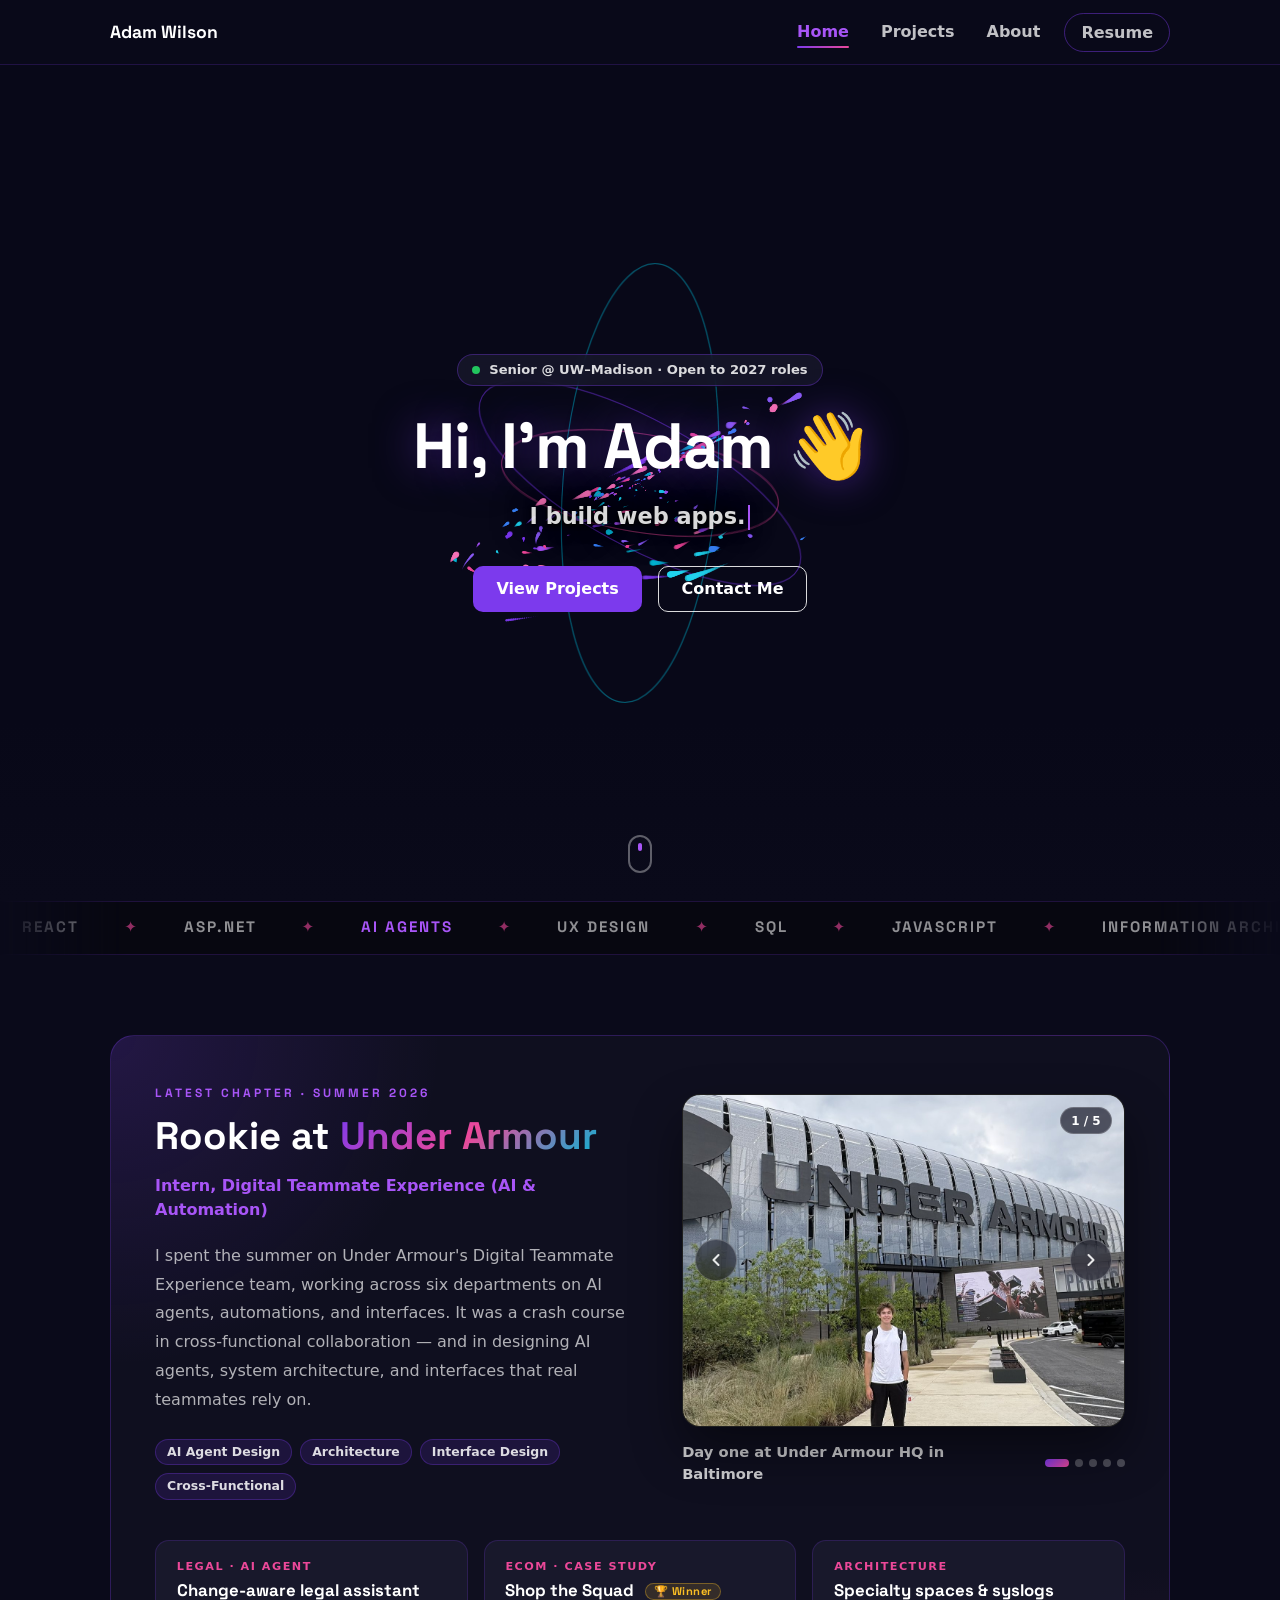
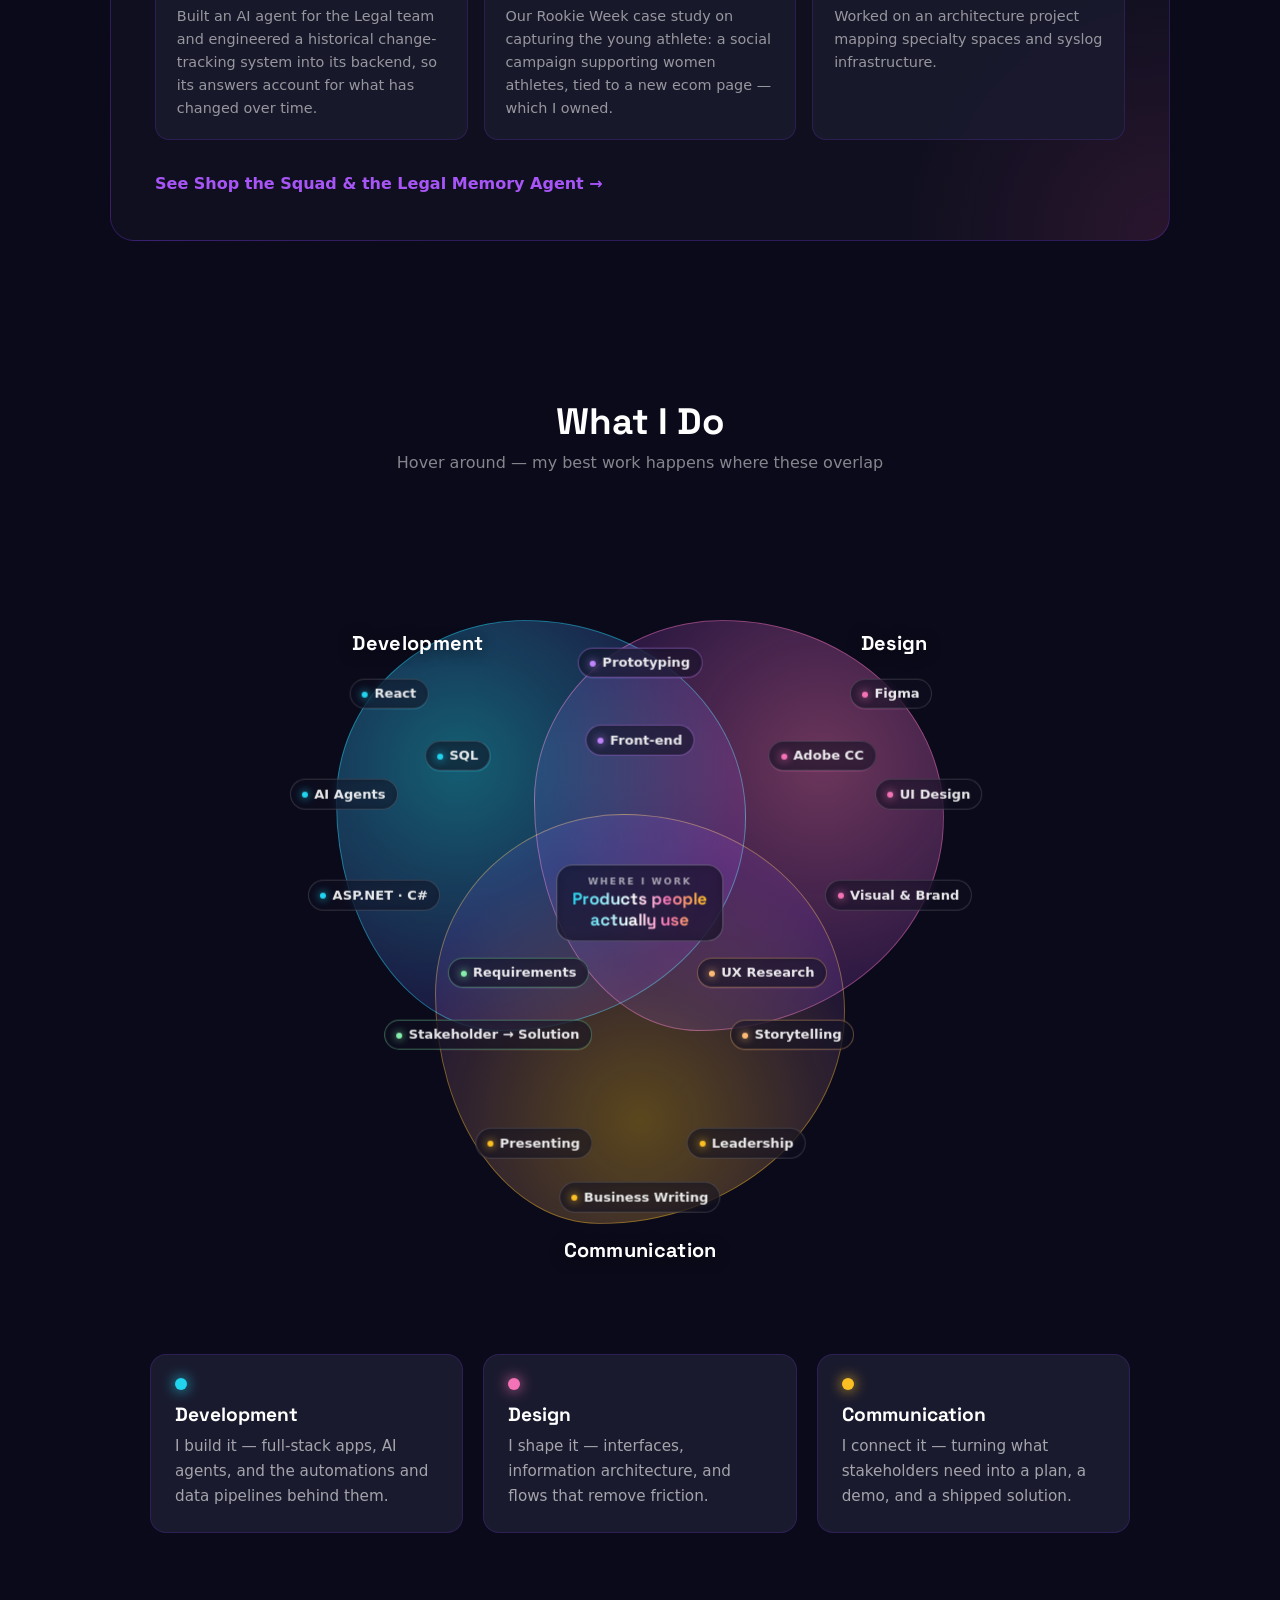
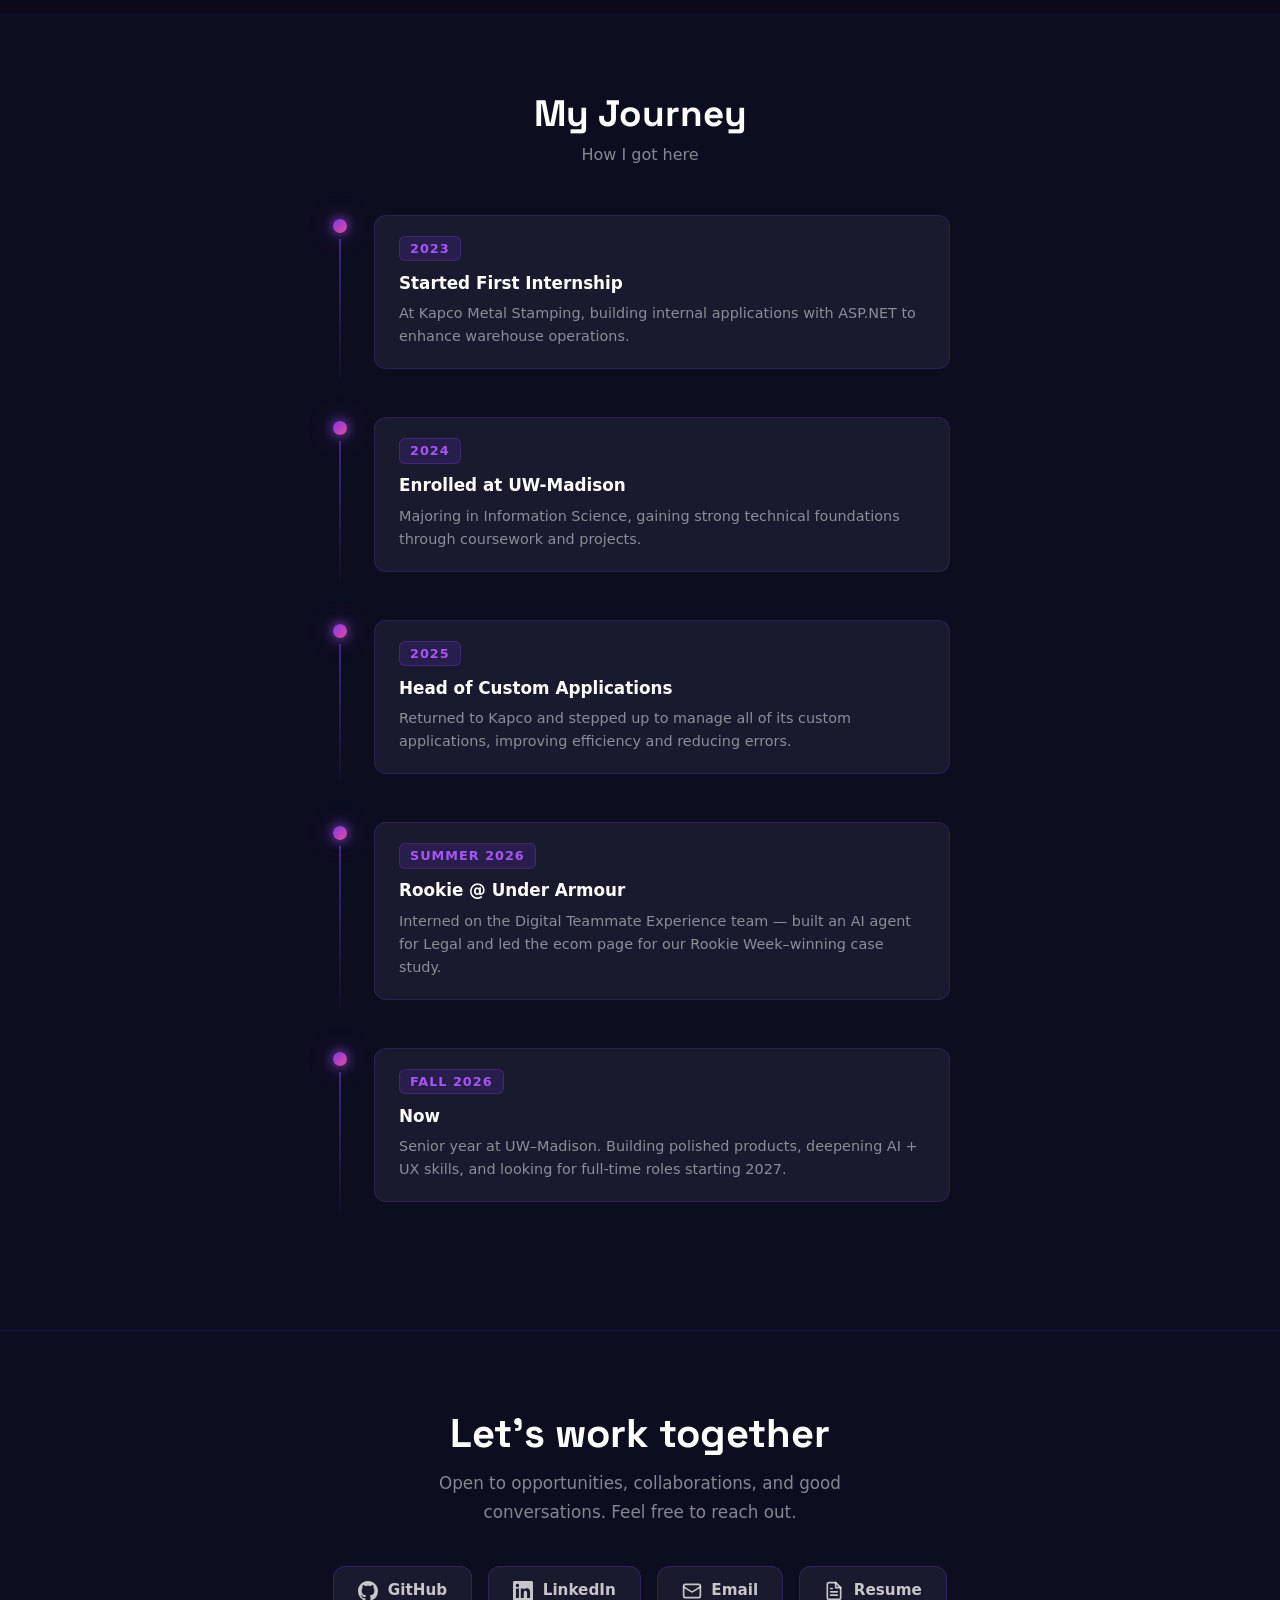
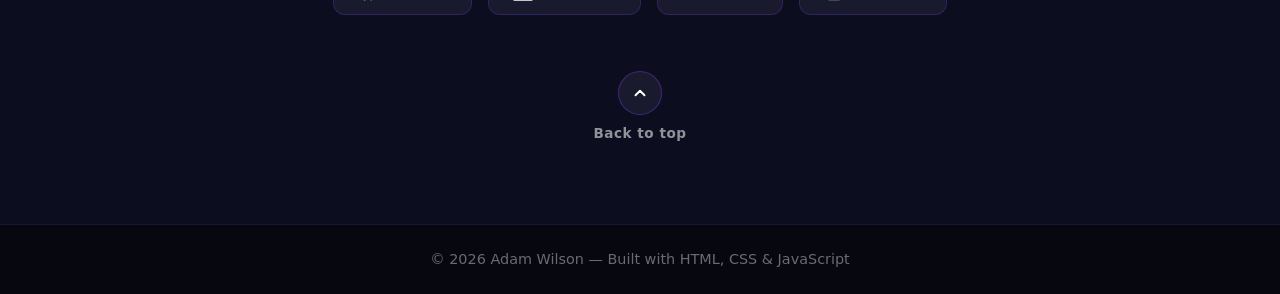
==== commit f45e55cd: "Back to top button added" ====
--- a/index.html
+++ b/index.html
@@ -10,7 +10,7 @@
   <link rel="preconnect" href="https://fonts.gstatic.com" crossorigin>
   <link href="https://fonts.googleapis.com/css2?family=Space+Grotesk:wght@500;600;700&display=swap" rel="stylesheet">
   <link rel="stylesheet" href="css/style.css">
-</head><body>
+</head><body id="top">
   <div class="scroll-progress" aria-hidden="true"></div>
   <header class="site-nav">
     <nav class="container" aria-label="Main navigation">
@@ -242,6 +242,10 @@
         <a class="link-btn" href="mailto:adamwilson2015@icloud.com"><svg width="20" height="20" viewBox="0 0 24 24" fill="none" stroke="currentColor" stroke-width="2" stroke-linecap="round" stroke-linejoin="round" aria-hidden="true"><rect x="2" y="4" width="20" height="16" rx="2"/><path d="m22 7-8.97 5.7a1.94 1.94 0 0 1-2.06 0L2 7"/></svg>Email</a>
         <a class="link-btn" href="resume.html"><svg width="20" height="20" viewBox="0 0 24 24" fill="none" stroke="currentColor" stroke-width="2" stroke-linecap="round" stroke-linejoin="round" aria-hidden="true"><path d="M14 2H6a2 2 0 0 0-2 2v16a2 2 0 0 0 2 2h12a2 2 0 0 0 2-2V8z"/><polyline points="14 2 14 8 20 8"/><line x1="16" y1="13" x2="8" y2="13"/><line x1="16" y1="17" x2="8" y2="17"/><line x1="10" y1="9" x2="8" y2="9"/></svg>Resume</a>
       </div>
+      <a class="back-to-top" href="#top" data-back-to-top>
+        <span class="btt-icon" aria-hidden="true"><svg width="18" height="18" viewBox="0 0 24 24" fill="none" stroke="currentColor" stroke-width="2.5" stroke-linecap="round" stroke-linejoin="round"><polyline points="18 15 12 9 6 15"/></svg></span>
+        Back to top
+      </a>
     </section>
   </main>
 
--- a/css/style.css
+++ b/css/style.css
@@ -1979,3 +1979,48 @@
 #project-grid > div { display: flex; }
 #project-grid .project-card { display: flex; flex-direction: column; height: 100%; }
 #project-grid .project-body { flex: 1; }
+
+/* Navbar: no live blur. A backdrop blur over the animated hero canvas and the
+   scrolling page forces a costly repaint every frame, which shows as flicker.
+   A near-solid background looks the same and stays stable. */
+.site-nav {
+  backdrop-filter: none !important;
+  -webkit-backdrop-filter: none !important;
+  background: rgba(10, 10, 26, 0.97);
+}
+@media (max-width: 991px) {
+  .nav-links { background: #0a0a1a; }
+}
+
+/* Back to top (home page) */
+.back-to-top {
+  display: inline-flex;
+  flex-direction: column;
+  align-items: center;
+  gap: 0.5rem;
+  margin-top: 3.5rem;
+  color: rgba(255, 255, 255, 0.55);
+  font-size: 0.85rem;
+  font-weight: 600;
+  letter-spacing: 0.5px;
+  text-decoration: none;
+  transition: color 0.2s ease;
+}
+.btt-icon {
+  width: 44px; height: 44px;
+  border-radius: 50%;
+  display: flex; align-items: center; justify-content: center;
+  border: 1px solid rgba(124, 58, 237, 0.4);
+  background: var(--surface);
+  color: #fff;
+  transition: background 0.25s ease, border-color 0.25s ease, transform 0.25s ease, box-shadow 0.25s ease;
+}
+.back-to-top:hover { color: #fff; }
+.back-to-top:hover .btt-icon {
+  background: var(--grad);
+  border-color: transparent;
+  transform: translateY(-4px);
+  box-shadow: 0 8px 22px rgba(124, 58, 237, 0.4);
+}
+.back-to-top:focus-visible { outline: none; }
+.back-to-top:focus-visible .btt-icon { box-shadow: 0 0 0 3px #fff; }
